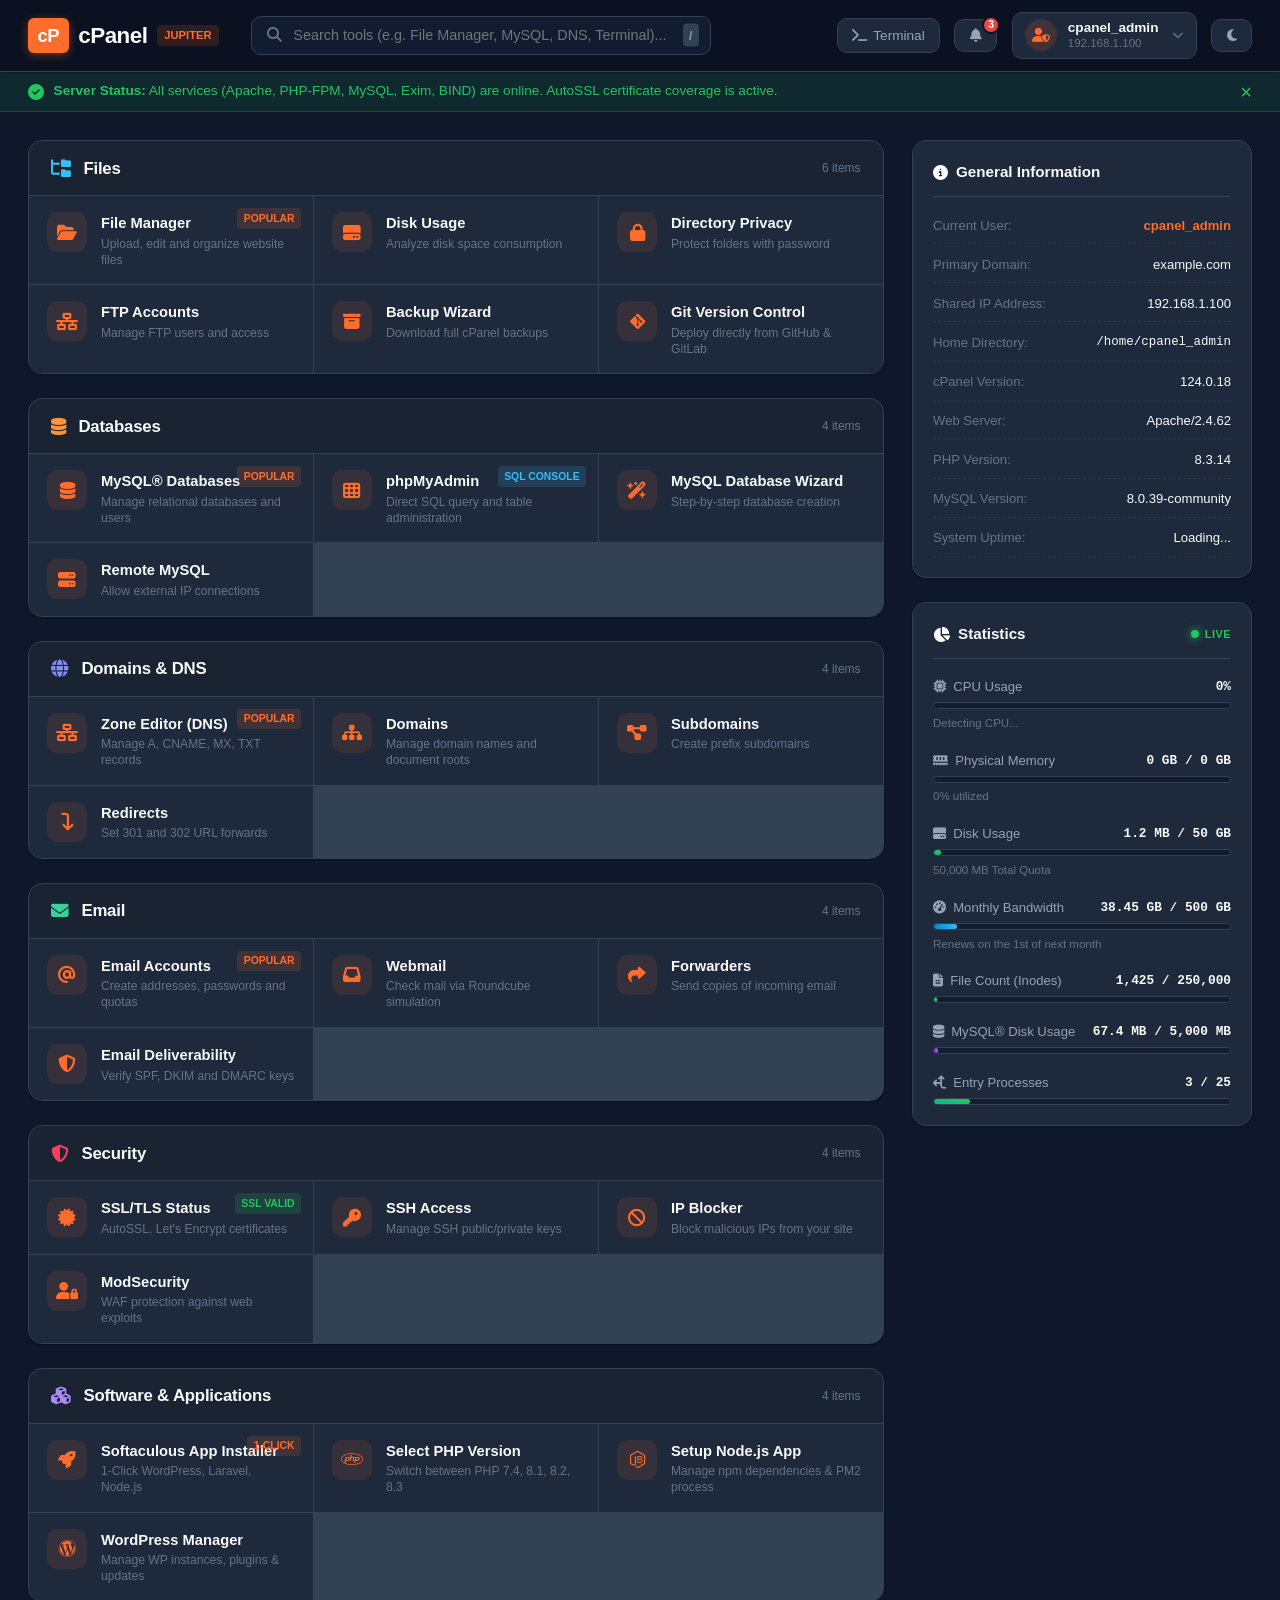
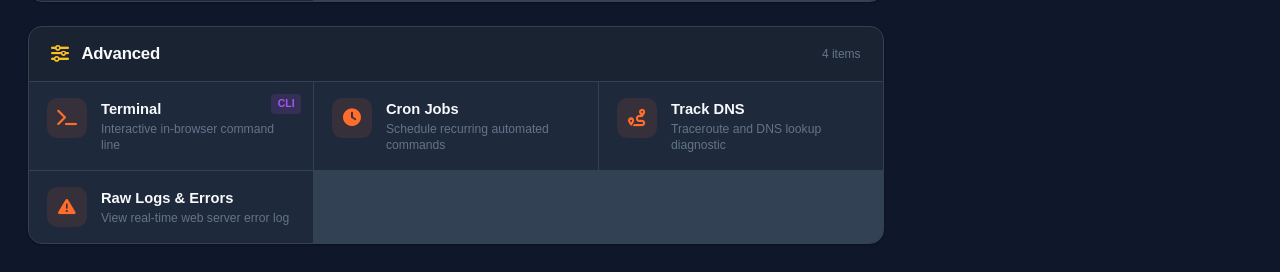
==== public/index.html @ 86e17f28 "Initial commit: Modern cPanel Web Hosting Control Panel" ====
<!DOCTYPE html>
<html lang="en">
<head>
  <meta charset="UTF-8">
  <meta name="viewport" content="width=device-width, initial-scale=1.0">
  <title>cPanel &reg; - Hosting Control Panel</title>
  <link rel="icon" href="data:image/svg+xml,<svg xmlns=%22http://www.w3.org/2000/svg%22 viewBox=%220%200%20100%20100%22><rect width=%22100%22 height=%22100%22 rx=%2220%22 fill=%22%23ff6c2c%22/><text y=%2268%22 font-size=%2260%22 font-weight=%22bold%22 fill=%22white%22 text-anchor=%22middle%22 x=%2250%22 font-family=%22sans-serif%22>cP</text></svg>">
  <link rel="stylesheet" href="https://cdnjs.cloudflare.com/ajax/libs/font-awesome/6.5.1/css/all.min.css">
  <link rel="stylesheet" href="css/style.css">
</head>
<body>
  <!-- Top Navigation Header -->
  <header class="cp-header">
    <div class="cp-header-left">
      <div class="cp-brand">
        <div class="cp-logo-badge">cP</div>
        <span class="cp-brand-name">cPanel</span>
        <span class="cp-theme-badge">Jupiter</span>
      </div>
      <div class="cp-search-wrap">
        <i class="fa-solid fa-magnifying-glass search-icon"></i>
        <input type="text" id="toolSearch" class="cp-search-input" placeholder="Search tools (e.g. File Manager, MySQL, DNS, Terminal)..." autocomplete="off">
        <span class="search-kbd-hint">/</span>
      </div>
    </div>

    <div class="cp-header-right">
      <button class="nav-btn icon-btn" id="btnTerminalQuick" title="Open Terminal">
        <i class="fa-solid fa-terminal"></i>
        <span class="btn-text">Terminal</span>
      </button>
      <button class="nav-btn icon-btn" id="btnNotification" title="Notifications">
        <i class="fa-solid fa-bell"></i>
        <span class="notif-badge">3</span>
      </button>
      <div class="user-profile-menu">
        <div class="user-avatar"><i class="fa-solid fa-user-shield"></i></div>
        <div class="user-info">
          <span class="user-name" id="topUsername">cpanel_admin</span>
          <span class="user-ip" id="topServerIp">192.168.1.100</span>
        </div>
        <i class="fa-solid fa-chevron-down dropdown-arrow"></i>
      </div>
      <button class="nav-btn icon-btn" id="btnThemeToggle" title="Toggle Theme">
        <i class="fa-solid fa-moon" id="themeIcon"></i>
      </button>
    </div>
  </header>

  <!-- Notice Banner -->
  <div class="cp-notice-banner">
    <div class="notice-content">
      <i class="fa-solid fa-circle-check notice-icon"></i>
      <span><strong>Server Status:</strong> All services (Apache, PHP-FPM, MySQL, Exim, BIND) are online. AutoSSL certificate coverage is active.</span>
    </div>
    <button class="notice-dismiss" onclick="this.parentElement.remove()">&times;</button>
  </div>

  <!-- Main Container -->
  <main class="cp-main-container">
    <!-- Left Column: Tool Categories -->
    <div class="cp-tools-column">

      <!-- Category: Files -->
      <section class="tool-category-card" data-category="files">
        <div class="category-header">
          <div class="cat-title-wrap">
            <i class="fa-solid fa-folder-tree cat-icon cat-files"></i>
            <h2>Files</h2>
          </div>
          <span class="cat-item-count">6 items</span>
        </div>
        <div class="tools-grid">
          <div class="tool-item" onclick="openModal('fileManagerModal')">
            <div class="tool-icon-box"><i class="fa-solid fa-folder-open"></i></div>
            <div class="tool-meta">
              <span class="tool-title">File Manager</span>
              <span class="tool-desc">Upload, edit and organize website files</span>
            </div>
            <span class="tool-tag popular">Popular</span>
          </div>
          <div class="tool-item" onclick="openModal('fileManagerModal')">
            <div class="tool-icon-box"><i class="fa-solid fa-hard-drive"></i></div>
            <div class="tool-meta">
              <span class="tool-title">Disk Usage</span>
              <span class="tool-desc">Analyze disk space consumption</span>
            </div>
          </div>
          <div class="tool-item" onclick="showToast('Directory Privacy configured for /public_html')">
            <div class="tool-icon-box"><i class="fa-solid fa-lock"></i></div>
            <div class="tool-meta">
              <span class="tool-title">Directory Privacy</span>
              <span class="tool-desc">Protect folders with password</span>
            </div>
          </div>
          <div class="tool-item" onclick="showToast('FTP Accounts service is enabled on port 21')">
            <div class="tool-icon-box"><i class="fa-solid fa-network-wired"></i></div>
            <div class="tool-meta">
              <span class="tool-title">FTP Accounts</span>
              <span class="tool-desc">Manage FTP users and access</span>
            </div>
          </div>
          <div class="tool-item" onclick="openModal('backupModal')">
            <div class="tool-icon-box"><i class="fa-solid fa-box-archive"></i></div>
            <div class="tool-meta">
              <span class="tool-title">Backup Wizard</span>
              <span class="tool-desc">Download full cPanel backups</span>
            </div>
          </div>
          <div class="tool-item" onclick="showToast('Git Repository Manager is synced with repository')">
            <div class="tool-icon-box"><i class="fa-brands fa-git-alt"></i></div>
            <div class="tool-meta">
              <span class="tool-title">Git Version Control</span>
              <span class="tool-desc">Deploy directly from GitHub &amp; GitLab</span>
            </div>
          </div>
        </div>
      </section>

      <!-- Category: Databases -->
      <section class="tool-category-card" data-category="databases">
        <div class="category-header">
          <div class="cat-title-wrap">
            <i class="fa-solid fa-database cat-icon cat-db"></i>
            <h2>Databases</h2>
          </div>
          <span class="cat-item-count">4 items</span>
        </div>
        <div class="tools-grid">
          <div class="tool-item" onclick="openModal('mysqlModal')">
            <div class="tool-icon-box"><i class="fa-solid fa-database"></i></div>
            <div class="tool-meta">
              <span class="tool-title">MySQL&reg; Databases</span>
              <span class="tool-desc">Manage relational databases and users</span>
            </div>
            <span class="tool-tag popular">Popular</span>
          </div>
          <div class="tool-item" onclick="openPhpMyAdmin()">
            <div class="tool-icon-box"><i class="fa-solid fa-table-cells"></i></div>
            <div class="tool-meta">
              <span class="tool-title">phpMyAdmin</span>
              <span class="tool-desc">Direct SQL query and table administration</span>
            </div>
            <span class="tool-tag direct">SQL Console</span>
          </div>
          <div class="tool-item" onclick="openModal('mysqlModal')">
            <div class="tool-icon-box"><i class="fa-solid fa-wand-magic-sparkles"></i></div>
            <div class="tool-meta">
              <span class="tool-title">MySQL Database Wizard</span>
              <span class="tool-desc">Step-by-step database creation</span>
            </div>
          </div>
          <div class="tool-item" onclick="showToast('Remote MySQL access: Host IP % allowed')">
            <div class="tool-icon-box"><i class="fa-solid fa-server"></i></div>
            <div class="tool-meta">
              <span class="tool-title">Remote MySQL</span>
              <span class="tool-desc">Allow external IP connections</span>
            </div>
          </div>
        </div>
      </section>

      <!-- Category: Domains -->
      <section class="tool-category-card" data-category="domains">
        <div class="category-header">
          <div class="cat-title-wrap">
            <i class="fa-solid fa-globe cat-icon cat-domains"></i>
            <h2>Domains &amp; DNS</h2>
          </div>
          <span class="cat-item-count">4 items</span>
        </div>
        <div class="tools-grid">
          <div class="tool-item" onclick="openModal('dnsModal')">
            <div class="tool-icon-box"><i class="fa-solid fa-network-wired"></i></div>
            <div class="tool-meta">
              <span class="tool-title">Zone Editor (DNS)</span>
              <span class="tool-desc">Manage A, CNAME, MX, TXT records</span>
            </div>
            <span class="tool-tag popular">Popular</span>
          </div>
          <div class="tool-item" onclick="openModal('dnsModal')">
            <div class="tool-icon-box"><i class="fa-solid fa-sitemap"></i></div>
            <div class="tool-meta">
              <span class="tool-title">Domains</span>
              <span class="tool-desc">Manage domain names and document roots</span>
            </div>
          </div>
          <div class="tool-item" onclick="showToast('Subdomains manager: api.example.com, staging.example.com active')">
            <div class="tool-icon-box"><i class="fa-solid fa-diagram-project"></i></div>
            <div class="tool-meta">
              <span class="tool-title">Subdomains</span>
              <span class="tool-desc">Create prefix subdomains</span>
            </div>
          </div>
          <div class="tool-item" onclick="showToast('Redirect rules: 301 Permanent HTTPS redirection active')">
            <div class="tool-icon-box"><i class="fa-solid fa-arrow-turn-down"></i></div>
            <div class="tool-meta">
              <span class="tool-title">Redirects</span>
              <span class="tool-desc">Set 301 and 302 URL forwards</span>
            </div>
          </div>
        </div>
      </section>

      <!-- Category: Email -->
      <section class="tool-category-card" data-category="email">
        <div class="category-header">
          <div class="cat-title-wrap">
            <i class="fa-solid fa-envelope cat-icon cat-email"></i>
            <h2>Email</h2>
          </div>
          <span class="cat-item-count">4 items</span>
        </div>
        <div class="tools-grid">
          <div class="tool-item" onclick="openModal('emailModal')">
            <div class="tool-icon-box"><i class="fa-solid fa-at"></i></div>
            <div class="tool-meta">
              <span class="tool-title">Email Accounts</span>
              <span class="tool-desc">Create addresses, passwords and quotas</span>
            </div>
            <span class="tool-tag popular">Popular</span>
          </div>
          <div class="tool-item" onclick="openModal('webmailModal')">
            <div class="tool-icon-box"><i class="fa-solid fa-inbox"></i></div>
            <div class="tool-meta">
              <span class="tool-title">Webmail</span>
              <span class="tool-desc">Check mail via Roundcube simulation</span>
            </div>
          </div>
          <div class="tool-item" onclick="showToast('Forwarder: support@example.com -> admin@example.com configured')">
            <div class="tool-icon-box"><i class="fa-solid fa-share"></i></div>
            <div class="tool-meta">
              <span class="tool-title">Forwarders</span>
              <span class="tool-desc">Send copies of incoming email</span>
            </div>
          </div>
          <div class="tool-item" onclick="showToast('Email Deliverability: SPF=PASS, DKIM=VALID, DMARC=PASS')">
            <div class="tool-icon-box"><i class="fa-solid fa-shield-halved"></i></div>
            <div class="tool-meta">
              <span class="tool-title">Email Deliverability</span>
              <span class="tool-desc">Verify SPF, DKIM and DMARC keys</span>
            </div>
          </div>
        </div>
      </section>

      <!-- Category: Security -->
      <section class="tool-category-card" data-category="security">
        <div class="category-header">
          <div class="cat-title-wrap">
            <i class="fa-solid fa-shield-halved cat-icon cat-security"></i>
            <h2>Security</h2>
          </div>
          <span class="cat-item-count">4 items</span>
        </div>
        <div class="tools-grid">
          <div class="tool-item" onclick="openModal('sslModal')">
            <div class="tool-icon-box"><i class="fa-solid fa-certificate"></i></div>
            <div class="tool-meta">
              <span class="tool-title">SSL/TLS Status</span>
              <span class="tool-desc">AutoSSL, Let's Encrypt certificates</span>
            </div>
            <span class="tool-tag active">SSL Valid</span>
          </div>
          <div class="tool-item" onclick="openModal('terminalModal')">
            <div class="tool-icon-box"><i class="fa-solid fa-key"></i></div>
            <div class="tool-meta">
              <span class="tool-title">SSH Access</span>
              <span class="tool-desc">Manage SSH public/private keys</span>
            </div>
          </div>
          <div class="tool-item" onclick="showToast('IP Blocker: 0 blocked IP addresses currently')">
            <div class="tool-icon-box"><i class="fa-solid fa-ban"></i></div>
            <div class="tool-meta">
              <span class="tool-title">IP Blocker</span>
              <span class="tool-desc">Block malicious IPs from your site</span>
            </div>
          </div>
          <div class="tool-item" onclick="showToast('ModSecurity Web Application Firewall is enabled')">
            <div class="tool-icon-box"><i class="fa-solid fa-user-lock"></i></div>
            <div class="tool-meta">
              <span class="tool-title">ModSecurity</span>
              <span class="tool-desc">WAF protection against web exploits</span>
            </div>
          </div>
        </div>
      </section>

      <!-- Category: Software -->
      <section class="tool-category-card" data-category="software">
        <div class="category-header">
          <div class="cat-title-wrap">
            <i class="fa-solid fa-cubes cat-icon cat-software"></i>
            <h2>Software &amp; Applications</h2>
          </div>
          <span class="cat-item-count">4 items</span>
        </div>
        <div class="tools-grid">
          <div class="tool-item" onclick="openModal('softaculousModal')">
            <div class="tool-icon-box"><i class="fa-solid fa-rocket"></i></div>
            <div class="tool-meta">
              <span class="tool-title">Softaculous App Installer</span>
              <span class="tool-desc">1-Click WordPress, Laravel, Node.js</span>
            </div>
            <span class="tool-tag popular">1-Click</span>
          </div>
          <div class="tool-item" onclick="showToast('PHP Selector: Active version is PHP 8.3 (EA-PHP83)')">
            <div class="tool-icon-box"><i class="fa-brands fa-php"></i></div>
            <div class="tool-meta">
              <span class="tool-title">Select PHP Version</span>
              <span class="tool-desc">Switch between PHP 7.4, 8.1, 8.2, 8.3</span>
            </div>
          </div>
          <div class="tool-item" onclick="openModal('softaculousModal')">
            <div class="tool-icon-box"><i class="fa-brands fa-node-js"></i></div>
            <div class="tool-meta">
              <span class="tool-title">Setup Node.js App</span>
              <span class="tool-desc">Manage npm dependencies &amp; PM2 process</span>
            </div>
          </div>
          <div class="tool-item" onclick="openModal('softaculousModal')">
            <div class="tool-icon-box"><i class="fa-brands fa-wordpress"></i></div>
            <div class="tool-meta">
              <span class="tool-title">WordPress Manager</span>
              <span class="tool-desc">Manage WP instances, plugins &amp; updates</span>
            </div>
          </div>
        </div>
      </section>

      <!-- Category: Advanced -->
      <section class="tool-category-card" data-category="advanced">
        <div class="category-header">
          <div class="cat-title-wrap">
            <i class="fa-solid fa-sliders cat-icon cat-advanced"></i>
            <h2>Advanced</h2>
          </div>
          <span class="cat-item-count">4 items</span>
        </div>
        <div class="tools-grid">
          <div class="tool-item" onclick="openModal('terminalModal')">
            <div class="tool-icon-box"><i class="fa-solid fa-terminal"></i></div>
            <div class="tool-meta">
              <span class="tool-title">Terminal</span>
              <span class="tool-desc">Interactive in-browser command line</span>
            </div>
            <span class="tool-tag cli">CLI</span>
          </div>
          <div class="tool-item" onclick="openModal('cronModal')">
            <div class="tool-icon-box"><i class="fa-solid fa-clock"></i></div>
            <div class="tool-meta">
              <span class="tool-title">Cron Jobs</span>
              <span class="tool-desc">Schedule recurring automated commands</span>
            </div>
          </div>
          <div class="tool-item" onclick="showToast('Track DNS lookup: resolving ns1.cpanel.com -> 192.168.1.100')">
            <div class="tool-icon-box"><i class="fa-solid fa-route"></i></div>
            <div class="tool-meta">
              <span class="tool-title">Track DNS</span>
              <span class="tool-desc">Traceroute and DNS lookup diagnostic</span>
            </div>
          </div>
          <div class="tool-item" onclick="showToast('Error Log viewer: Apache error_log contains 0 critical errors')">
            <div class="tool-icon-box"><i class="fa-solid fa-triangle-exclamation"></i></div>
            <div class="tool-meta">
              <span class="tool-title">Raw Logs &amp; Errors</span>
              <span class="tool-desc">View real-time web server error log</span>
            </div>
          </div>
        </div>
      </section>

    </div>

    <!-- Right Column: General Information & Live Statistics -->
    <aside class="cp-sidebar-column">

      <!-- General Information Panel -->
      <div class="sidebar-card">
        <div class="sidebar-card-header">
          <h3><i class="fa-solid fa-circle-info"></i> General Information</h3>
        </div>
        <div class="sidebar-info-list">
          <div class="info-row">
            <span class="info-label">Current User:</span>
            <span class="info-value highlight" id="infoUsername">cpanel_admin</span>
          </div>
          <div class="info-row">
            <span class="info-label">Primary Domain:</span>
            <span class="info-value" id="infoDomain">example.com</span>
          </div>
          <div class="info-row">
            <span class="info-label">Shared IP Address:</span>
            <span class="info-value" id="infoIp">192.168.1.100</span>
          </div>
          <div class="info-row">
            <span class="info-label">Home Directory:</span>
            <span class="info-value code-font" id="infoHomeDir">/home/cpanel_admin</span>
          </div>
          <div class="info-row">
            <span class="info-label">cPanel Version:</span>
            <span class="info-value" id="infoCpanelVer">124.0.18</span>
          </div>
          <div class="info-row">
            <span class="info-label">Web Server:</span>
            <span class="info-value" id="infoApacheVer">Apache/2.4.62</span>
          </div>
          <div class="info-row">
            <span class="info-label">PHP Version:</span>
            <span class="info-value" id="infoPhpVer">8.3.14</span>
          </div>
          <div class="info-row">
            <span class="info-label">MySQL Version:</span>
            <span class="info-value" id="infoMysqlVer">8.0.39-community</span>
          </div>
          <div class="info-row">
            <span class="info-label">System Uptime:</span>
            <span class="info-value" id="infoUptime">Loading...</span>
          </div>
        </div>
      </div>

      <!-- Live Resource Statistics Panel -->
      <div class="sidebar-card">
        <div class="sidebar-card-header">
          <h3><i class="fa-solid fa-chart-pie"></i> Statistics</h3>
          <span class="live-pulse" title="Live updates every 3s"><span class="pulse-dot"></span> LIVE</span>
        </div>
        <div class="sidebar-stats-list">

          <!-- CPU Usage -->
          <div class="stat-gauge-item">
            <div class="stat-meta">
              <span class="stat-name"><i class="fa-solid fa-microchip"></i> CPU Usage</span>
              <span class="stat-numbers" id="cpuNumbers">0%</span>
            </div>
            <div class="stat-progress-bar">
              <div class="stat-fill" id="cpuFill" style="width: 0%;"></div>
            </div>
            <span class="stat-subtext" id="cpuCores">Detecting CPU...</span>
          </div>

          <!-- Memory Usage -->
          <div class="stat-gauge-item">
            <div class="stat-meta">
              <span class="stat-name"><i class="fa-solid fa-memory"></i> Physical Memory</span>
              <span class="stat-numbers" id="memNumbers">0 GB / 0 GB</span>
            </div>
            <div class="stat-progress-bar">
              <div class="stat-fill" id="memFill" style="width: 0%;"></div>
            </div>
            <span class="stat-subtext" id="memPercent">0% utilized</span>
          </div>

          <!-- Disk Usage -->
          <div class="stat-gauge-item">
            <div class="stat-meta">
              <span class="stat-name"><i class="fa-solid fa-hard-drive"></i> Disk Usage</span>
              <span class="stat-numbers" id="diskNumbers">1.2 MB / 50 GB</span>
            </div>
            <div class="stat-progress-bar">
              <div class="stat-fill fill-green" id="diskFill" style="width: 2.4%;"></div>
            </div>
            <span class="stat-subtext">50,000 MB Total Quota</span>
          </div>

          <!-- Bandwidth -->
          <div class="stat-gauge-item">
            <div class="stat-meta">
              <span class="stat-name"><i class="fa-solid fa-gauge-high"></i> Monthly Bandwidth</span>
              <span class="stat-numbers" id="bandwidthNumbers">38.45 GB / 500 GB</span>
            </div>
            <div class="stat-progress-bar">
              <div class="stat-fill fill-blue" id="bandwidthFill" style="width: 7.7%;"></div>
            </div>
            <span class="stat-subtext">Renews on the 1st of next month</span>
          </div>

          <!-- Inodes / Files -->
          <div class="stat-gauge-item">
            <div class="stat-meta">
              <span class="stat-name"><i class="fa-solid fa-file-lines"></i> File Count (Inodes)</span>
              <span class="stat-numbers" id="inodeNumbers">1,425 / 250,000</span>
            </div>
            <div class="stat-progress-bar">
              <div class="stat-fill fill-green" id="inodeFill" style="width: 1%;"></div>
            </div>
          </div>

          <!-- MySQL Disk -->
          <div class="stat-gauge-item">
            <div class="stat-meta">
              <span class="stat-name"><i class="fa-solid fa-database"></i> MySQL&reg; Disk Usage</span>
              <span class="stat-numbers">67.4 MB / 5,000 MB</span>
            </div>
            <div class="stat-progress-bar">
              <div class="stat-fill fill-purple" style="width: 1.3%;"></div>
            </div>
          </div>

          <!-- Entry Processes -->
          <div class="stat-gauge-item">
            <div class="stat-meta">
              <span class="stat-name"><i class="fa-solid fa-arrows-split-up-and-left"></i> Entry Processes</span>
              <span class="stat-numbers">3 / 25</span>
            </div>
            <div class="stat-progress-bar">
              <div class="stat-fill fill-green" style="width: 12%;"></div>
            </div>
          </div>

        </div>
      </div>

    </aside>
  </main>

  <!-- MODAL 1: FILE MANAGER -->
  <div class="cp-modal-backdrop" id="fileManagerModal">
    <div class="cp-modal-window modal-wide">
      <div class="modal-header">
        <div class="modal-title-wrap">
          <i class="fa-solid fa-folder-tree modal-icon"></i>
          <h3>cPanel File Manager &mdash; <span class="path-title" id="fmCurrentPath">/public_html</span></h3>
        </div>
        <div class="modal-actions-right">
          <button class="btn-sm btn-outline" onclick="fmRefresh()"><i class="fa-solid fa-rotate"></i> Reload</button>
          <button class="modal-close-btn" onclick="closeModal('fileManagerModal')">&times;</button>
        </div>
      </div>

      <!-- File Manager Action Toolbar -->
      <div class="fm-toolbar">
        <button class="fm-btn" onclick="fmGoUp()"><i class="fa-solid fa-level-up-alt"></i> Up One Level</button>
        <span class="fm-divider"></span>
        <button class="fm-btn" onclick="openFmNewFile()"><i class="fa-solid fa-file-circle-plus"></i> + File</button>
        <button class="fm-btn" onclick="openFmNewFolder()"><i class="fa-solid fa-folder-plus"></i> + Folder</button>
        <button class="fm-btn" onclick="openFmUpload()"><i class="fa-solid fa-cloud-arrow-up"></i> Upload</button>
        <span class="fm-divider"></span>
        <button class="fm-btn" id="fmBtnEdit" disabled onclick="fmEditSelected()"><i class="fa-solid fa-code"></i> Edit</button>
        <button class="fm-btn" id="fmBtnRename" disabled onclick="fmRenameSelected()"><i class="fa-solid fa-i-cursor"></i> Rename</button>
        <button class="fm-btn danger" id="fmBtnDelete" disabled onclick="fmDeleteSelected()"><i class="fa-solid fa-trash-can"></i> Delete</button>
      </div>

      <div class="fm-body-wrap">
        <div class="fm-table-wrap">
          <table class="fm-table">
            <thead>
              <tr>
                <th width="35%">Name</th>
                <th width="15%">Size</th>
                <th width="20%">Type</th>
                <th width="20%">Last Modified</th>
                <th width="10%">Perms</th>
              </tr>
            </thead>
            <tbody id="fmTableBody">
              <tr><td colspan="5" class="loading-cell">Loading files...</td></tr>
            </tbody>
          </table>
        </div>
      </div>
      <div class="modal-footer">
        <span id="fmStatusMsg">Selected: None</span>
        <button class="btn-secondary" onclick="closeModal('fileManagerModal')">Close</button>
      </div>
    </div>
  </div>

  <!-- SUB-MODAL: CODE EDITOR -->
  <div class="cp-modal-backdrop" id="codeEditorModal">
    <div class="cp-modal-window modal-wide editor-window">
      <div class="modal-header">
        <div class="modal-title-wrap">
          <i class="fa-solid fa-code modal-icon"></i>
          <h3>Code Editor &mdash; <span id="editorFileName">index.html</span></h3>
        </div>
        <div class="modal-actions-right">
          <button class="btn-sm btn-primary" onclick="saveCodeEditor()"><i class="fa-solid fa-floppy-disk"></i> Save Changes</button>
          <button class="modal-close-btn" onclick="closeModal('codeEditorModal')">&times;</button>
        </div>
      </div>
      <div class="editor-body">
        <textarea id="editorTextarea" spellcheck="false"></textarea>
      </div>
      <div class="modal-footer">
        <span class="editor-info" id="editorStatus">Encoding: UTF-8 | Line wrap: ON</span>
        <div>
          <button class="btn-secondary" onclick="closeModal('codeEditorModal')">Cancel</button>
          <button class="btn-primary" onclick="saveCodeEditor()"><i class="fa-solid fa-floppy-disk"></i> Save Changes</button>
        </div>
      </div>
    </div>
  </div>

  <!-- MODAL 2: MYSQL DATABASES -->
  <div class="cp-modal-backdrop" id="mysqlModal">
    <div class="cp-modal-window modal-wide">
      <div class="modal-header">
        <div class="modal-title-wrap">
          <i class="fa-solid fa-database modal-icon"></i>
          <h3>MySQL&reg; Database Management</h3>
        </div>
        <button class="modal-close-btn" onclick="closeModal('mysqlModal')">&times;</button>
      </div>
      <div class="modal-tab-content">
        <!-- Create DB Row -->
        <div class="card-section">
          <h4><i class="fa-solid fa-plus-circle"></i> Create New Database</h4>
          <div class="form-row">
            <div class="input-prefix-group">
              <span class="input-prefix">cpanel_</span>
              <input type="text" id="newDbName" placeholder="database_name" class="styled-input">
            </div>
            <button class="btn-primary" onclick="createDatabase()"><i class="fa-solid fa-plus"></i> Create Database</button>
          </div>
        </div>

        <!-- Current DBs Table -->
        <div class="card-section">
          <h4><i class="fa-solid fa-list-check"></i> Current Databases</h4>
          <table class="styled-table">
            <thead>
              <tr>
                <th>Database</th>
                <th>Size</th>
                <th>Assigned Users</th>
                <th>Collation</th>
                <th>Actions</th>
              </tr>
            </thead>
            <tbody id="dbTableBody">
              <!-- Populated by JS -->
            </tbody>
          </table>
        </div>
      </div>
      <div class="modal-footer">
        <button class="btn-outline" onclick="openPhpMyAdmin()"><i class="fa-solid fa-table-cells"></i> Open phpMyAdmin SQL Runner</button>
        <button class="btn-secondary" onclick="closeModal('mysqlModal')">Close</button>
      </div>
    </div>
  </div>

  <!-- MODAL 3: phpMyAdmin Simulation & SQL Query Console -->
  <div class="cp-modal-backdrop" id="phpmyadminModal">
    <div class="cp-modal-window modal-wide">
      <div class="modal-header pma-header">
        <div class="modal-title-wrap">
          <span class="pma-badge">phpMyAdmin</span>
          <h3>SQL Query &amp; Table Explorer</h3>
        </div>
        <button class="modal-close-btn" onclick="closeModal('phpmyadminModal')">&times;</button>
      </div>
      <div class="pma-body">
        <div class="sql-console-wrap">
          <label><strong>Run SQL query/queries on server "localhost":</strong></label>
          <textarea id="sqlQueryInput" class="sql-textarea">SELECT * FROM `wp_posts` WHERE `post_status` = 'publish' LIMIT 10;</textarea>
          <div class="sql-actions">
            <button class="btn-primary" onclick="executeSqlQuery()"><i class="fa-solid fa-play"></i> Go (Execute)</button>
            <button class="btn-outline" onclick="document.getElementById('sqlQueryInput').value='SHOW TABLES;'"><i class="fa-solid fa-list"></i> SHOW TABLES</button>
            <button class="btn-outline" onclick="document.getElementById('sqlQueryInput').value='SHOW PROCESSLIST;'"><i class="fa-solid fa-heart-pulse"></i> SHOW PROCESSLIST</button>
          </div>
        </div>
        <div class="sql-result-wrap" id="sqlResults">
          <div class="query-success-msg"><i class="fa-solid fa-check"></i> Showing rows 0 - 2 (3 total, Query took 0.0014 seconds.)</div>
          <table class="styled-table pma-table">
            <thead>
              <tr>
                <th>ID</th>
                <th>post_title</th>
                <th>post_status</th>
                <th>post_date</th>
                <th>comment_count</th>
              </tr>
            </thead>
            <tbody>
              <tr>
                <td>1</td>
                <td><strong>Welcome to your new cPanel Site</strong></td>
                <td><span class="badge-success">publish</span></td>
                <td>2026-11-10 14:22:00</td>
                <td>0</td>
              </tr>
              <tr>
                <td>2</td>
                <td><strong>Sample Page</strong></td>
                <td><span class="badge-success">publish</span></td>
                <td>2026-11-10 14:22:00</td>
                <td>1</td>
              </tr>
              <tr>
                <td>3</td>
                <td><strong>AutoSSL Integration Guide</strong></td>
                <td><span class="badge-success">publish</span></td>
                <td>2026-11-12 09:15:30</td>
                <td>4</td>
              </tr>
            </tbody>
          </table>
        </div>
      </div>
      <div class="modal-footer">
        <button class="btn-secondary" onclick="closeModal('phpmyadminModal')">Close</button>
      </div>
    </div>
  </div>

  <!-- MODAL 4: DNS ZONE EDITOR -->
  <div class="cp-modal-backdrop" id="dnsModal">
    <div class="cp-modal-window modal-wide">
      <div class="modal-header">
        <div class="modal-title-wrap">
          <i class="fa-solid fa-network-wired modal-icon"></i>
          <h3>Zone Editor &mdash; DNS Records Management</h3>
        </div>
        <button class="modal-close-btn" onclick="closeModal('dnsModal')">&times;</button>
      </div>
      <div class="modal-tab-content">
        <!-- Add DNS Record Form -->
        <div class="card-section">
          <h4><i class="fa-solid fa-plus-circle"></i> Add a Record</h4>
          <div class="dns-form-grid">
            <div>
              <label>Name</label>
              <input type="text" id="dnsName" placeholder="sub.example.com" class="styled-input">
            </div>
            <div>
              <label>TTL</label>
              <input type="number" id="dnsTtl" value="14400" class="styled-input">
            </div>
            <div>
              <label>Type</label>
              <select id="dnsType" class="styled-input">
                <option value="A">A (Address)</option>
                <option value="AAAA">AAAA (IPv6)</option>
                <option value="CNAME">CNAME (Alias)</option>
                <option value="MX">MX (Mail Exchange)</option>
                <option value="TXT">TXT (Text / SPF)</option>
              </select>
            </div>
            <div>
              <label>Record / Value</label>
              <input type="text" id="dnsRecord" placeholder="192.168.1.100 or host" class="styled-input">
            </div>
          </div>
          <div style="margin-top: 1rem; text-align: right;">
            <button class="btn-primary" onclick="createDnsRecord()"><i class="fa-solid fa-plus"></i> Add Record</button>
          </div>
        </div>

        <!-- DNS Records Table -->
        <div class="card-section">
          <h4><i class="fa-solid fa-list"></i> Zone Records for example.com</h4>
          <table class="styled-table">
            <thead>
              <tr>
                <th>Name</th>
                <th>TTL</th>
                <th>Type</th>
                <th>Record Value</th>
                <th>Action</th>
              </tr>
            </thead>
            <tbody id="dnsTableBody">
              <!-- Populated by JS -->
            </tbody>
          </table>
        </div>
      </div>
      <div class="modal-footer">
        <button class="btn-secondary" onclick="closeModal('dnsModal')">Close</button>
      </div>
    </div>
  </div>

  <!-- MODAL 5: EMAIL ACCOUNTS -->
  <div class="cp-modal-backdrop" id="emailModal">
    <div class="cp-modal-window modal-wide">
      <div class="modal-header">
        <div class="modal-title-wrap">
          <i class="fa-solid fa-envelope modal-icon"></i>
          <h3>Email Accounts Management</h3>
        </div>
        <button class="modal-close-btn" onclick="closeModal('emailModal')">&times;</button>
      </div>
      <div class="modal-tab-content">
        <!-- Create Email Form -->
        <div class="card-section">
          <h4><i class="fa-solid fa-user-plus"></i> Create an Email Account</h4>
          <div class="form-grid-3">
            <div>
              <label>Username</label>
              <div class="input-suffix-group">
                <input type="text" id="emailUser" placeholder="username" class="styled-input">
                <span class="input-suffix">@example.com</span>
              </div>
            </div>
            <div>
              <label>Password</label>
              <input type="password" id="emailPass" placeholder="Secure password" class="styled-input">
            </div>
            <div>
              <label>Storage Quota</label>
              <select id="emailQuota" class="styled-input">
                <option value="500 MB">500 MB</option>
                <option value="1024 MB">1,024 MB (1 GB)</option>
                <option value="2048 MB">2,048 MB (2 GB)</option>
                <option value="Unlimited">Unlimited</option>
              </select>
            </div>
          </div>
          <div style="margin-top: 1rem; text-align: right;">
            <button class="btn-primary" onclick="createEmailAccount()"><i class="fa-solid fa-plus"></i> + Create Account</button>
          </div>
        </div>

        <!-- Email Accounts Table -->
        <div class="card-section">
          <h4><i class="fa-solid fa-users"></i> Active Email Accounts</h4>
          <table class="styled-table">
            <thead>
              <tr>
                <th>Account</th>
                <th>Storage Usage / Quota</th>
                <th>Last Access</th>
                <th>Actions</th>
              </tr>
            </thead>
            <tbody id="emailTableBody">
              <!-- Populated by JS -->
            </tbody>
          </table>
        </div>
      </div>
      <div class="modal-footer">
        <button class="btn-outline" onclick="openModal('webmailModal')"><i class="fa-solid fa-inbox"></i> Open Webmail</button>
        <button class="btn-secondary" onclick="closeModal('emailModal')">Close</button>
      </div>
    </div>
  </div>

  <!-- MODAL 6: WEBMAIL SIMULATION -->
  <div class="cp-modal-backdrop" id="webmailModal">
    <div class="cp-modal-window modal-wide webmail-window">
      <div class="modal-header webmail-header">
        <div class="modal-title-wrap">
          <i class="fa-solid fa-inbox modal-icon"></i>
          <h3>Roundcube Webmail &mdash; admin@example.com</h3>
        </div>
        <button class="modal-close-btn" onclick="closeModal('webmailModal')">&times;</button>
      </div>
      <div class="webmail-layout">
        <div class="webmail-folders">
          <button class="wm-folder active"><i class="fa-solid fa-inbox"></i> Inbox (2)</button>
          <button class="wm-folder"><i class="fa-solid fa-paper-plane"></i> Sent</button>
          <button class="wm-folder"><i class="fa-solid fa-file-lines"></i> Drafts</button>
          <button class="wm-folder"><i class="fa-solid fa-trash"></i> Trash</button>
          <button class="wm-folder"><i class="fa-solid fa-triangle-exclamation"></i> Junk</button>
        </div>
        <div class="webmail-inbox">
          <div class="mail-item unread">
            <div class="mail-sender"><strong>cPanel AutoSSL Notification</strong></div>
            <div class="mail-subject">SSL Certificate auto-renewed successfully for example.com</div>
            <div class="mail-date">10:14 AM</div>
          </div>
          <div class="mail-item unread">
            <div class="mail-sender"><strong>Security Advisor</strong></div>
            <div class="mail-subject">Server report: 0 vulnerabilities found, CSF Firewall active</div>
            <div class="mail-date">Yesterday</div>
          </div>
          <div class="mail-item">
            <div class="mail-sender"><strong>WordPress Auto-Updater</strong></div>
            <div class="mail-subject">WordPress 6.7.1 updated automatically</div>
            <div class="mail-date">Nov 14</div>
          </div>
        </div>
      </div>
      <div class="modal-footer">
        <button class="btn-secondary" onclick="closeModal('webmailModal')">Close</button>
      </div>
    </div>
  </div>

  <!-- MODAL 7: WEB TERMINAL -->
  <div class="cp-modal-backdrop" id="terminalModal">
    <div class="cp-modal-window modal-wide terminal-window">
      <div class="modal-header terminal-top">
        <div class="modal-title-wrap">
          <div class="term-dots">
            <span class="dot dot-red" onclick="closeModal('terminalModal')"></span>
            <span class="dot dot-yellow"></span>
            <span class="dot dot-green"></span>
          </div>
          <h3 class="term-title">cPanel Virtual Terminal &mdash; cpanel_admin@cpanel-server: ~</h3>
        </div>
        <button class="modal-close-btn" onclick="closeModal('terminalModal')">&times;</button>
      </div>
      <div class="terminal-screen" id="terminalScreen" onclick="focusTerminalInput()">
        <div class="term-line banner-line">Welcome to cPanel Terminal Emulator v2.4.0</div>
        <div class="term-line banner-line">Type '<span class="highlight-text">help</span>' to list available system commands. Try: uptime, ls, pwd, cat index.html, free -m</div>
        <div class="term-output" id="terminalLog"></div>
        <div class="term-prompt-line">
          <span class="prompt-user">cpanel_admin@server</span>:<span class="prompt-path">~/public_html</span>$
          <input type="text" id="terminalInput" class="term-input" autocomplete="off" spellcheck="false">
        </div>
      </div>
      <div class="modal-footer term-footer">
        <span class="term-shortcuts">Enter to execute | Up/Down for history | Type 'clear' to clear</span>
        <button class="btn-secondary" onclick="closeModal('terminalModal')">Close</button>
      </div>
    </div>
  </div>

  <!-- MODAL 8: SOFTACULOUS APP INSTALLER -->
  <div class="cp-modal-backdrop" id="softaculousModal">
    <div class="cp-modal-window modal-wide">
      <div class="modal-header">
        <div class="modal-title-wrap">
          <i class="fa-solid fa-rocket modal-icon"></i>
          <h3>Softaculous 1-Click App Installer</h3>
        </div>
        <button class="modal-close-btn" onclick="closeModal('softaculousModal')">&times;</button>
      </div>
      <div class="modal-tab-content">
        <h4>Top Applications</h4>
        <div class="app-catalog-grid">
          <div class="app-card" onclick="selectAppToInstall('WordPress', '6.7.1', 'The world’s most popular CMS and blogging platform.')">
            <div class="app-card-icon"><i class="fa-brands fa-wordpress"></i></div>
            <div class="app-card-meta">
              <h5>WordPress</h5>
              <span>v6.7.1</span>
              <p>CMS / Blog</p>
            </div>
            <button class="btn-sm btn-primary">Install</button>
          </div>
          <div class="app-card" onclick="selectAppToInstall('Node.js App', '20.x LTS', 'Fast event-driven JavaScript server framework.')">
            <div class="app-card-icon node-icon"><i class="fa-brands fa-node-js"></i></div>
            <div class="app-card-meta">
              <h5>Node.js App</h5>
              <span>v20.x LTS</span>
              <p>Framework</p>
            </div>
            <button class="btn-sm btn-primary">Install</button>
          </div>
          <div class="app-card" onclick="selectAppToInstall('Laravel', '11.x', 'The PHP framework for web artisans.')">
            <div class="app-card-icon laravel-icon"><i class="fa-brands fa-laravel"></i></div>
            <div class="app-card-meta">
              <h5>Laravel</h5>
              <span>v11.x</span>
              <p>PHP Framework</p>
            </div>
            <button class="btn-sm btn-primary">Install</button>
          </div>
          <div class="app-card" onclick="selectAppToInstall('phpBB', '3.3.11', 'Leading bulletin board and community software.')">
            <div class="app-card-icon phpbb-icon"><i class="fa-solid fa-comments"></i></div>
            <div class="app-card-meta">
              <h5>phpBB</h5>
              <span>v3.3.11</span>
              <p>Forums</p>
            </div>
            <button class="btn-sm btn-primary">Install</button>
          </div>
        </div>

        <!-- Installation Configuration Form -->
        <div class="card-section" id="appInstallSection" style="margin-top: 1.5rem; display: none;">
          <h4 id="installAppNameTitle"><i class="fa-solid fa-cog"></i> Install Application</h4>
          <div class="dns-form-grid">
            <div>
              <label>Choose Protocol &amp; Domain</label>
              <select id="installDomain" class="styled-input">
                <option value="https://example.com">https://example.com</option>
                <option value="https://blog.example.com">https://blog.example.com</option>
              </select>
            </div>
            <div>
              <label>In Directory (leave blank for root)</label>
              <input type="text" id="installDir" placeholder="e.g. blog or shop" class="styled-input">
            </div>
            <div>
              <label>Admin Username</label>
              <input type="text" id="installUser" value="admin" class="styled-input">
            </div>
            <div>
              <label>Admin Password</label>
              <input type="password" id="installPass" value="SecretP@ssword2026!" class="styled-input">
            </div>
          </div>
          <div style="margin-top: 1rem; text-align: right;">
            <button class="btn-primary" id="btnRunInstall" onclick="executeAppInstall()"><i class="fa-solid fa-download"></i> Install Now</button>
          </div>
          <div id="installProgressWrap" style="display: none; margin-top: 1rem;">
            <div class="stat-progress-bar">
              <div class="stat-fill fill-blue" id="installProgressFill" style="width: 0%;"></div>
            </div>
            <span id="installProgressText" style="font-size: 0.85rem; color: #64748b; margin-top: 4px; display: block;">Preparing installation...</span>
          </div>
        </div>
      </div>
      <div class="modal-footer">
        <button class="btn-secondary" onclick="closeModal('softaculousModal')">Close</button>
      </div>
    </div>
  </div>

  <!-- MODAL 9: CRON JOBS -->
  <div class="cp-modal-backdrop" id="cronModal">
    <div class="cp-modal-window modal-wide">
      <div class="modal-header">
        <div class="modal-title-wrap">
          <i class="fa-solid fa-clock modal-icon"></i>
          <h3>Cron Jobs &mdash; Task Scheduler</h3>
        </div>
        <button class="modal-close-btn" onclick="closeModal('cronModal')">&times;</button>
      </div>
      <div class="modal-tab-content">
        <div class="card-section">
          <h4><i class="fa-solid fa-plus-circle"></i> Add New Cron Job</h4>
          <div class="cron-form-grid">
            <div>
              <label>Common Settings</label>
              <select id="cronPreset" class="styled-input" onchange="applyCronPreset()">
                <option value="custom">-- Common Settings --</option>
                <option value="* * * * *">Once Per Minute (* * * * *)</option>
                <option value="0 * * * *">Once Per Hour (0 * * * *)</option>
                <option value="0 0 * * *">Once Per Day at midnight (0 0 * * *)</option>
                <option value="0 0 * * 0">Once Per Week on Sunday (0 0 * * 0)</option>
                <option value="0 0 1 * *">Once Per Month on the 1st (0 0 1 * *)</option>
              </select>
            </div>
            <div>
              <label>Schedule Expression</label>
              <input type="text" id="cronSchedule" value="0 0 * * *" class="styled-input code-font">
            </div>
          </div>
          <div style="margin-top: 0.75rem;">
            <label>Command to Execute</label>
            <input type="text" id="cronCmd" placeholder="/usr/local/bin/php /home/user/public_html/cron.php" class="styled-input code-font">
          </div>
          <div style="margin-top: 1rem; text-align: right;">
            <button class="btn-primary" onclick="createCronJob()"><i class="fa-solid fa-plus"></i> Add New Cron Job</button>
          </div>
        </div>

        <div class="card-section">
          <h4><i class="fa-solid fa-list-check"></i> Current Cron Jobs</h4>
          <table class="styled-table">
            <thead>
              <tr>
                <th>Schedule</th>
                <th>Command</th>
                <th>Description</th>
                <th>Action</th>
              </tr>
            </thead>
            <tbody id="cronTableBody">
              <!-- Populated by JS -->
            </tbody>
          </table>
        </div>
      </div>
      <div class="modal-footer">
        <button class="btn-secondary" onclick="closeModal('cronModal')">Close</button>
      </div>
    </div>
  </div>

  <!-- MODAL 10: SSL/TLS STATUS -->
  <div class="cp-modal-backdrop" id="sslModal">
    <div class="cp-modal-window modal-wide">
      <div class="modal-header">
        <div class="modal-title-wrap">
          <i class="fa-solid fa-certificate modal-icon"></i>
          <h3>SSL/TLS Status &amp; AutoSSL</h3>
        </div>
        <button class="modal-close-btn" onclick="closeModal('sslModal')">&times;</button>
      </div>
      <div class="modal-tab-content">
        <div class="ssl-banner">
          <div>
            <h4><i class="fa-solid fa-shield-halved"></i> AutoSSL is Active</h4>
            <p>cPanel automatically provisions free Let's Encrypt DV certificates for all hosted domains.</p>
          </div>
          <button class="btn-primary" id="btnRunAutoSSL" onclick="runAutoSslSimulation()"><i class="fa-solid fa-rotate"></i> Run AutoSSL</button>
        </div>

        <table class="styled-table" style="margin-top: 1.5rem;">
          <thead>
            <tr>
              <th>Domain</th>
              <th>Certificate Type</th>
              <th>Expiry Date</th>
              <th>Status</th>
            </tr>
          </thead>
          <tbody>
            <tr>
              <td><strong>example.com</strong></td>
              <td>Let's Encrypt Authority X3 (RSA 2048)</td>
              <td>In 78 days (Feb 2027)</td>
              <td><span class="badge-success"><i class="fa-solid fa-check"></i> AutoSSL Domain Validated</span></td>
            </tr>
            <tr>
              <td><strong>www.example.com</strong></td>
              <td>Let's Encrypt Authority X3 (RSA 2048)</td>
              <td>In 78 days (Feb 2027)</td>
              <td><span class="badge-success"><i class="fa-solid fa-check"></i> AutoSSL Domain Validated</span></td>
            </tr>
            <tr>
              <td><strong>mail.example.com</strong></td>
              <td>Let's Encrypt Authority X3 (RSA 2048)</td>
              <td>In 78 days (Feb 2027)</td>
              <td><span class="badge-success"><i class="fa-solid fa-check"></i> AutoSSL Domain Validated</span></td>
            </tr>
          </tbody>
        </table>
      </div>
      <div class="modal-footer">
        <button class="btn-secondary" onclick="closeModal('sslModal')">Close</button>
      </div>
    </div>
  </div>

  <!-- MODAL 11: BACKUP WIZARD -->
  <div class="cp-modal-backdrop" id="backupModal">
    <div class="cp-modal-window">
      <div class="modal-header">
        <div class="modal-title-wrap">
          <i class="fa-solid fa-box-archive modal-icon"></i>
          <h3>Backup Wizard</h3>
        </div>
        <button class="modal-close-btn" onclick="closeModal('backupModal')">&times;</button>
      </div>
      <div class="modal-tab-content">
        <p>You can download a compressed copy of all or part of your website to save on your local computer.</p>
        <div class="backup-options">
          <div class="backup-card" onclick="simulateBackupDownload('Full Backup (cpanel-backup-all.tar.gz)')">
            <i class="fa-solid fa-file-zipper backup-icon"></i>
            <h5>Full Backup</h5>
            <p>Archive of all files, home directory, databases, email forwarders and filters.</p>
            <button class="btn-primary btn-sm">Download Full Backup</button>
          </div>
          <div class="backup-card" onclick="simulateBackupDownload('Home Directory (home-backup.tar.gz)')">
            <i class="fa-solid fa-folder-open backup-icon"></i>
            <h5>Home Directory Only</h5>
            <p>Archive containing only files inside /public_html and configuration files.</p>
            <button class="btn-outline btn-sm">Download Home Directory</button>
          </div>
        </div>
      </div>
      <div class="modal-footer">
        <button class="btn-secondary" onclick="closeModal('backupModal')">Close</button>
      </div>
    </div>
  </div>

  <!-- TOAST NOTIFICATION CONTAINER -->
  <div class="toast-container" id="toastContainer"></div>

  <!-- Scripts -->
  <script src="js/app.js"></script>
</body>
</html>
---- public/css/style.css ----
/* ==========================================================================
   cPanel Jupiter Theme Modern CSS
   ========================================================================== */

:root {
  --bg-primary: #0f172a;
  --bg-card: #1e293b;
  --bg-card-hover: #243247;
  --bg-header: #0b1120;
  --bg-input: #111c30;
  --border-color: #334155;
  --border-light: #475569;
  
  --text-primary: #f8fafc;
  --text-secondary: #94a3b8;
  --text-muted: #64748b;

  --accent-cp: #ff6c2c;
  --accent-cp-hover: #e5591c;
  --accent-blue: #38bdf8;
  --accent-green: #22c55e;
  --accent-purple: #a855f7;
  --accent-yellow: #eab308;
  --accent-red: #ef4444;

  --shadow-sm: 0 1px 2px 0 rgba(0, 0, 0, 0.3);
  --shadow-md: 0 4px 6px -1px rgba(0, 0, 0, 0.4), 0 2px 4px -2px rgba(0, 0, 0, 0.4);
  --shadow-lg: 0 10px 15px -3px rgba(0, 0, 0, 0.5), 0 4px 6px -4px rgba(0, 0, 0, 0.5);

  --radius-sm: 6px;
  --radius-md: 10px;
  --radius-lg: 14px;
  
  --font-sans: -apple-system, BlinkMacSystemFont, "Segoe UI", Roboto, "Helvetica Neue", Arial, sans-serif;
  --font-mono: ui-monospace, SFMono-Regular, Menlo, Monaco, Consolas, "Liberation Mono", "Courier New", monospace;
}

body.light-mode {
  --bg-primary: #f1f5f9;
  --bg-card: #ffffff;
  --bg-card-hover: #f8fafc;
  --bg-header: #ffffff;
  --bg-input: #f8fafc;
  --border-color: #e2e8f0;
  --border-light: #cbd5e1;

  --text-primary: #0f172a;
  --text-secondary: #475569;
  --text-muted: #94a3b8;

  --shadow-sm: 0 1px 2px 0 rgba(0, 0, 0, 0.05);
  --shadow-md: 0 4px 6px -1px rgba(0, 0, 0, 0.07);
  --shadow-lg: 0 10px 15px -3px rgba(0, 0, 0, 0.1);
}

* {
  box-sizing: border-box;
  margin: 0;
  padding: 0;
}

body {
  font-family: var(--font-sans);
  background-color: var(--bg-primary);
  color: var(--text-primary);
  line-height: 1.5;
  min-height: 100vh;
  transition: background-color 0.2s ease, color 0.2s ease;
}

/* ==========================================================================
   Header & Navigation
   ========================================================================== */

.cp-header {
  position: sticky;
  top: 0;
  z-index: 100;
  display: flex;
  align-items: center;
  justify-content: space-between;
  padding: 0.75rem 1.75rem;
  background-color: var(--bg-header);
  border-bottom: 1px solid var(--border-color);
  box-shadow: var(--shadow-sm);
}

.cp-header-left {
  display: flex;
  align-items: center;
  gap: 2rem;
  flex: 1;
}

.cp-brand {
  display: flex;
  align-items: center;
  gap: 0.6rem;
  text-decoration: none;
  cursor: pointer;
}

.cp-logo-badge {
  background: var(--accent-cp);
  color: #fff;
  font-weight: 800;
  font-size: 1.15rem;
  padding: 0.25rem 0.6rem;
  border-radius: var(--radius-sm);
  letter-spacing: -0.5px;
  box-shadow: 0 2px 8px rgba(255, 108, 44, 0.4);
}

.cp-brand-name {
  font-size: 1.4rem;
  font-weight: 700;
  color: var(--text-primary);
  letter-spacing: -0.5px;
}

.cp-theme-badge {
  font-size: 0.7rem;
  font-weight: 600;
  text-transform: uppercase;
  background: rgba(255, 108, 44, 0.15);
  color: var(--accent-cp);
  padding: 0.15rem 0.45rem;
  border-radius: 4px;
}

.cp-search-wrap {
  position: relative;
  max-width: 460px;
  width: 100%;
}

.search-icon {
  position: absolute;
  left: 1rem;
  top: 50%;
  transform: translateY(-50%);
  color: var(--text-muted);
  font-size: 0.95rem;
}

.cp-search-input {
  width: 100%;
  padding: 0.65rem 2.5rem 0.65rem 2.6rem;
  background-color: var(--bg-input);
  border: 1px solid var(--border-color);
  border-radius: var(--radius-md);
  color: var(--text-primary);
  font-size: 0.9rem;
  outline: none;
  transition: all 0.2s ease;
}

.cp-search-input:focus {
  border-color: var(--accent-cp);
  box-shadow: 0 0 0 3px rgba(255, 108, 44, 0.2);
}

.search-kbd-hint {
  position: absolute;
  right: 0.75rem;
  top: 50%;
  transform: translateY(-50%);
  background: var(--border-color);
  color: var(--text-secondary);
  font-size: 0.75rem;
  font-weight: 700;
  padding: 0.15rem 0.4rem;
  border-radius: 4px;
  pointer-events: none;
}

.cp-header-right {
  display: flex;
  align-items: center;
  gap: 0.9rem;
}

.nav-btn {
  display: inline-flex;
  align-items: center;
  gap: 0.4rem;
  background: var(--bg-card);
  color: var(--text-secondary);
  border: 1px solid var(--border-color);
  border-radius: var(--radius-md);
  padding: 0.55rem 0.9rem;
  font-size: 0.85rem;
  font-weight: 500;
  cursor: pointer;
  transition: all 0.2s;
  position: relative;
}

.nav-btn:hover {
  background: var(--bg-card-hover);
  color: var(--text-primary);
  border-color: var(--border-light);
}

.notif-badge {
  position: absolute;
  top: -4px;
  right: -4px;
  background: var(--accent-red);
  color: #fff;
  font-size: 0.65rem;
  font-weight: 700;
  width: 18px;
  height: 18px;
  border-radius: 50%;
  display: flex;
  align-items: center;
  justify-content: center;
  border: 2px solid var(--bg-header);
}

.user-profile-menu {
  display: flex;
  align-items: center;
  gap: 0.65rem;
  padding: 0.4rem 0.8rem;
  background: var(--bg-card);
  border: 1px solid var(--border-color);
  border-radius: var(--radius-md);
  cursor: pointer;
  transition: all 0.2s;
}

.user-profile-menu:hover {
  border-color: var(--accent-cp);
}

.user-avatar {
  width: 32px;
  height: 32px;
  border-radius: 50%;
  background: rgba(255, 108, 44, 0.15);
  color: var(--accent-cp);
  display: flex;
  align-items: center;
  justify-content: center;
  font-size: 0.9rem;
}

.user-info {
  display: flex;
  flex-direction: column;
  line-height: 1.2;
}

.user-name {
  font-size: 0.85rem;
  font-weight: 600;
  color: var(--text-primary);
}

.user-ip {
  font-size: 0.72rem;
  color: var(--text-muted);
}

.dropdown-arrow {
  font-size: 0.7rem;
  color: var(--text-muted);
  margin-left: 0.2rem;
}

/* ==========================================================================
   Notice Banner
   ========================================================================== */

.cp-notice-banner {
  background: rgba(34, 197, 94, 0.1);
  border-bottom: 1px solid rgba(34, 197, 94, 0.25);
  padding: 0.6rem 1.75rem;
  display: flex;
  align-items: center;
  justify-content: space-between;
  font-size: 0.85rem;
  color: var(--accent-green);
}

.notice-content {
  display: flex;
  align-items: center;
  gap: 0.6rem;
}

.notice-icon {
  font-size: 1rem;
}

.notice-dismiss {
  background: transparent;
  border: none;
  color: var(--accent-green);
  font-size: 1.25rem;
  cursor: pointer;
  line-height: 1;
}

/* ==========================================================================
   Main Layout Container
   ========================================================================== */

.cp-main-container {
  display: grid;
  grid-template-columns: 1fr 340px;
  gap: 1.75rem;
  max-width: 1600px;
  margin: 0 auto;
  padding: 1.75rem;
}

@media (max-width: 1080px) {
  .cp-main-container {
    grid-template-columns: 1fr;
  }
}

/* ==========================================================================
   Tool Categories & Cards
   ========================================================================== */

.cp-tools-column {
  display: flex;
  flex-direction: column;
  gap: 1.5rem;
}

.tool-category-card {
  background: var(--bg-card);
  border: 1px solid var(--border-color);
  border-radius: var(--radius-lg);
  box-shadow: var(--shadow-sm);
  overflow: hidden;
  transition: border-color 0.2s;
}

.tool-category-card:hover {
  border-color: var(--border-light);
}

.category-header {
  display: flex;
  align-items: center;
  justify-content: space-between;
  padding: 0.9rem 1.4rem;
  background: rgba(0, 0, 0, 0.15);
  border-bottom: 1px solid var(--border-color);
}

body.light-mode .category-header {
  background: #f8fafc;
}

.cat-title-wrap {
  display: flex;
  align-items: center;
  gap: 0.75rem;
}

.cat-title-wrap h2 {
  font-size: 1.05rem;
  font-weight: 700;
  color: var(--text-primary);
  letter-spacing: -0.2px;
}

.cat-icon {
  font-size: 1.1rem;
}

.cat-files { color: #38bdf8; }
.cat-db { color: #fb923c; }
.cat-domains { color: #818cf8; }
.cat-email { color: #34d399; }
.cat-security { color: #f43f5e; }
.cat-software { color: #a78bfa; }
.cat-advanced { color: #fbbf24; }

.cat-item-count {
  font-size: 0.75rem;
  color: var(--text-muted);
}

.tools-grid {
  display: grid;
  grid-template-columns: repeat(auto-fill, minmax(280px, 1fr));
  gap: 1px;
  background: var(--border-color);
}

.tool-item {
  background: var(--bg-card);
  padding: 1rem 1.15rem;
  display: flex;
  align-items: flex-start;
  gap: 0.85rem;
  cursor: pointer;
  position: relative;
  transition: all 0.15s ease;
}

.tool-item:hover {
  background: var(--bg-card-hover);
}

.tool-icon-box {
  width: 40px;
  height: 40px;
  border-radius: var(--radius-md);
  background: rgba(255, 108, 44, 0.1);
  color: var(--accent-cp);
  display: flex;
  align-items: center;
  justify-content: center;
  font-size: 1.1rem;
  flex-shrink: 0;
  transition: transform 0.15s ease;
}

.tool-item:hover .tool-icon-box {
  transform: translateY(-2px);
  background: var(--accent-cp);
  color: #fff;
}

.tool-meta {
  display: flex;
  flex-direction: column;
  flex: 1;
}

.tool-title {
  font-size: 0.92rem;
  font-weight: 600;
  color: var(--text-primary);
  margin-bottom: 0.15rem;
}

.tool-desc {
  font-size: 0.76rem;
  color: var(--text-muted);
  line-height: 1.3;
}

.tool-tag {
  position: absolute;
  top: 0.75rem;
  right: 0.75rem;
  font-size: 0.65rem;
  font-weight: 700;
  text-transform: uppercase;
  padding: 0.15rem 0.4rem;
  border-radius: 4px;
}

.tool-tag.popular { background: rgba(255, 108, 44, 0.15); color: var(--accent-cp); }
.tool-tag.direct { background: rgba(56, 189, 248, 0.15); color: var(--accent-blue); }
.tool-tag.active { background: rgba(34, 197, 94, 0.15); color: var(--accent-green); }
.tool-tag.cli { background: rgba(168, 85, 247, 0.15); color: var(--accent-purple); }

/* ==========================================================================
   Sidebar: Information & Live Statistics
   ========================================================================== */

.cp-sidebar-column {
  display: flex;
  flex-direction: column;
  gap: 1.5rem;
}

.sidebar-card {
  background: var(--bg-card);
  border: 1px solid var(--border-color);
  border-radius: var(--radius-lg);
  box-shadow: var(--shadow-sm);
  padding: 1.25rem;
}

.sidebar-card-header {
  display: flex;
  align-items: center;
  justify-content: space-between;
  margin-bottom: 1.15rem;
  padding-bottom: 0.75rem;
  border-bottom: 1px solid var(--border-color);
}

.sidebar-card-header h3 {
  font-size: 0.95rem;
  font-weight: 700;
  color: var(--text-primary);
  display: flex;
  align-items: center;
  gap: 0.5rem;
}

.live-pulse {
  display: inline-flex;
  align-items: center;
  gap: 0.35rem;
  font-size: 0.68rem;
  font-weight: 800;
  color: var(--accent-green);
  letter-spacing: 0.5px;
}

.pulse-dot {
  width: 8px;
  height: 8px;
  background-color: var(--accent-green);
  border-radius: 50%;
  box-shadow: 0 0 8px var(--accent-green);
  animation: pulseAnim 1.8s infinite;
}

@keyframes pulseAnim {
  0% { transform: scale(0.9); opacity: 0.8; }
  50% { transform: scale(1.3); opacity: 1; }
  100% { transform: scale(0.9); opacity: 0.8; }
}

.sidebar-info-list {
  display: flex;
  flex-direction: column;
  gap: 0.65rem;
}

.info-row {
  display: flex;
  justify-content: space-between;
  align-items: center;
  font-size: 0.82rem;
  padding-bottom: 0.5rem;
  border-bottom: 1px dashed rgba(255, 255, 255, 0.05);
}

body.light-mode .info-row {
  border-bottom-color: rgba(0, 0, 0, 0.05);
}

.info-label {
  color: var(--text-muted);
}

.info-value {
  color: var(--text-primary);
  font-weight: 500;
  text-align: right;
}

.info-value.highlight {
  color: var(--accent-cp);
  font-weight: 600;
}

.code-font {
  font-family: var(--font-mono);
  font-size: 0.78rem;
}

.sidebar-stats-list {
  display: flex;
  flex-direction: column;
  gap: 1.15rem;
}

.stat-gauge-item {
  display: flex;
  flex-direction: column;
  gap: 0.35rem;
}

.stat-meta {
  display: flex;
  justify-content: space-between;
  align-items: center;
  font-size: 0.82rem;
}

.stat-name {
  color: var(--text-secondary);
  font-weight: 500;
  display: flex;
  align-items: center;
  gap: 0.45rem;
}

.stat-numbers {
  font-weight: 600;
  color: var(--text-primary);
  font-family: var(--font-mono);
  font-size: 0.8rem;
}

.stat-progress-bar {
  width: 100%;
  height: 7px;
  background-color: var(--bg-input);
  border-radius: 20px;
  overflow: hidden;
  border: 1px solid var(--border-color);
}

.stat-fill {
  height: 100%;
  border-radius: 20px;
  background: linear-gradient(90deg, #ff6c2c, #f97316);
  transition: width 0.6s cubic-bezier(0.4, 0, 0.2, 1);
}

.stat-fill.fill-green { background: linear-gradient(90deg, #10b981, #22c55e); }
.stat-fill.fill-blue { background: linear-gradient(90deg, #0284c7, #38bdf8); }
.stat-fill.fill-purple { background: linear-gradient(90deg, #9333ea, #a855f7); }

.stat-subtext {
  font-size: 0.72rem;
  color: var(--text-muted);
}

/* ==========================================================================
   Modals
   ========================================================================== */

.cp-modal-backdrop {
  position: fixed;
  top: 0;
  left: 0;
  width: 100vw;
  height: 100vh;
  background: rgba(0, 0, 0, 0.75);
  backdrop-filter: blur(4px);
  z-index: 1000;
  display: flex;
  align-items: center;
  justify-content: center;
  padding: 1.5rem;
  opacity: 0;
  visibility: hidden;
  transition: all 0.2s ease;
}

.cp-modal-backdrop.active {
  opacity: 1;
  visibility: visible;
}

.cp-modal-window {
  background: var(--bg-card);
  border: 1px solid var(--border-color);
  border-radius: var(--radius-lg);
  box-shadow: var(--shadow-lg);
  width: 100%;
  max-width: 650px;
  max-height: 88vh;
  display: flex;
  flex-direction: column;
  overflow: hidden;
  transform: scale(0.96);
  transition: transform 0.2s ease;
}

.cp-modal-backdrop.active .cp-modal-window {
  transform: scale(1);
}

.cp-modal-window.modal-wide {
  max-width: 980px;
}

.modal-header {
  padding: 1rem 1.4rem;
  background: rgba(0, 0, 0, 0.2);
  border-bottom: 1px solid var(--border-color);
  display: flex;
  align-items: center;
  justify-content: space-between;
}

.modal-title-wrap {
  display: flex;
  align-items: center;
  gap: 0.65rem;
}

.modal-title-wrap h3 {
  font-size: 1.05rem;
  font-weight: 700;
  color: var(--text-primary);
}

.modal-icon {
  color: var(--accent-cp);
  font-size: 1.1rem;
}

.modal-actions-right {
  display: flex;
  align-items: center;
  gap: 0.75rem;
}

.modal-close-btn {
  background: transparent;
  border: none;
  color: var(--text-muted);
  font-size: 1.5rem;
  cursor: pointer;
  line-height: 1;
  transition: color 0.15s;
}

.modal-close-btn:hover {
  color: var(--accent-red);
}

.modal-tab-content {
  padding: 1.4rem;
  overflow-y: auto;
  display: flex;
  flex-direction: column;
  gap: 1.25rem;
}

.modal-footer {
  padding: 0.9rem 1.4rem;
  background: rgba(0, 0, 0, 0.15);
  border-top: 1px solid var(--border-color);
  display: flex;
  align-items: center;
  justify-content: space-between;
  font-size: 0.85rem;
}

/* Common Buttons */
.btn-primary {
  background: var(--accent-cp);
  color: #fff;
  border: none;
  border-radius: var(--radius-sm);
  padding: 0.6rem 1.15rem;
  font-size: 0.85rem;
  font-weight: 600;
  cursor: pointer;
  transition: background 0.15s;
  display: inline-flex;
  align-items: center;
  gap: 0.4rem;
}

.btn-primary:hover {
  background: var(--accent-cp-hover);
}

.btn-secondary {
  background: var(--bg-input);
  color: var(--text-secondary);
  border: 1px solid var(--border-color);
  border-radius: var(--radius-sm);
  padding: 0.6rem 1.15rem;
  font-size: 0.85rem;
  font-weight: 500;
  cursor: pointer;
  transition: all 0.15s;
}

.btn-secondary:hover {
  background: var(--bg-card-hover);
  color: var(--text-primary);
}

.btn-outline {
  background: transparent;
  color: var(--text-secondary);
  border: 1px solid var(--border-color);
  border-radius: var(--radius-sm);
  padding: 0.5rem 0.9rem;
  font-size: 0.82rem;
  font-weight: 500;
  cursor: pointer;
  transition: all 0.15s;
  display: inline-flex;
  align-items: center;
  gap: 0.4rem;
}

.btn-outline:hover {
  border-color: var(--border-light);
  color: var(--text-primary);
}

.btn-sm {
  padding: 0.35rem 0.75rem;
  font-size: 0.78rem;
}

/* ==========================================================================
   File Manager View
   ========================================================================== */

.fm-toolbar {
  display: flex;
  align-items: center;
  gap: 0.5rem;
  padding: 0.6rem 1.4rem;
  background: rgba(0, 0, 0, 0.1);
  border-bottom: 1px solid var(--border-color);
}

.fm-btn {
  background: var(--bg-input);
  border: 1px solid var(--border-color);
  color: var(--text-secondary);
  border-radius: var(--radius-sm);
  padding: 0.35rem 0.7rem;
  font-size: 0.8rem;
  font-weight: 500;
  cursor: pointer;
  display: inline-flex;
  align-items: center;
  gap: 0.35rem;
  transition: all 0.15s;
}

.fm-btn:hover:not(:disabled) {
  background: var(--bg-card-hover);
  color: var(--text-primary);
  border-color: var(--border-light);
}

.fm-btn:disabled {
  opacity: 0.4;
  cursor: not-allowed;
}

.fm-btn.danger:hover:not(:disabled) {
  background: rgba(239, 68, 68, 0.15);
  color: var(--accent-red);
  border-color: var(--accent-red);
}

.fm-divider {
  width: 1px;
  height: 20px;
  background: var(--border-color);
  margin: 0 0.3rem;
}

.fm-body-wrap {
  flex: 1;
  overflow-y: auto;
  min-height: 380px;
  max-height: 500px;
}

.fm-table-wrap {
  width: 100%;
}

.fm-table {
  width: 100%;
  border-collapse: collapse;
  font-size: 0.85rem;
  text-align: left;
}

.fm-table th {
  background: rgba(0, 0, 0, 0.25);
  color: var(--text-secondary);
  font-weight: 600;
  padding: 0.65rem 1rem;
  border-bottom: 1px solid var(--border-color);
  font-size: 0.78rem;
  text-transform: uppercase;
}

.fm-table td {
  padding: 0.65rem 1rem;
  border-bottom: 1px solid var(--border-color);
  color: var(--text-secondary);
  cursor: pointer;
  user-select: none;
}

.fm-table tr:hover td {
  background: var(--bg-card-hover);
  color: var(--text-primary);
}

.fm-table tr.selected td {
  background: rgba(255, 108, 44, 0.15);
  color: var(--accent-cp);
  font-weight: 500;
}

.fm-item-name {
  display: flex;
  align-items: center;
  gap: 0.6rem;
  font-weight: 500;
  color: var(--text-primary);
}

.fm-icon-folder { color: #f59e0b; }
.fm-icon-html { color: #f97316; }
.fm-icon-css { color: #38bdf8; }
.fm-icon-js { color: #facc15; }
.fm-icon-php { color: #818cf8; }
.fm-icon-file { color: #94a3b8; }

/* Code Editor Window */
.editor-window {
  max-width: 1100px;
  height: 85vh;
}

.editor-body {
  flex: 1;
  padding: 0;
  display: flex;
  background: #090d16;
}

#editorTextarea {
  width: 100%;
  height: 100%;
  background: transparent;
  color: #e2e8f0;
  font-family: var(--font-mono);
  font-size: 0.9rem;
  line-height: 1.6;
  border: none;
  outline: none;
  padding: 1rem 1.4rem;
  resize: none;
}

/* ==========================================================================
   Terminal Window
   ========================================================================== */

.terminal-window {
  background: #0b0f19;
  border-color: #1e293b;
  max-width: 900px;
}

.terminal-top {
  background: #111827;
  border-bottom: 1px solid #1f293d;
}

.term-dots {
  display: flex;
  gap: 6px;
  margin-right: 0.5rem;
}

.dot {
  width: 11px;
  height: 11px;
  border-radius: 50%;
  cursor: pointer;
}

.dot-red { background: #ef4444; }
.dot-yellow { background: #f59e0b; }
.dot-green { background: #10b981; }

.term-title {
  font-family: var(--font-mono);
  font-size: 0.85rem;
  font-weight: 500;
  color: #94a3b8;
}

.terminal-screen {
  background: #090d16;
  padding: 1.25rem;
  min-height: 380px;
  max-height: 520px;
  overflow-y: auto;
  font-family: var(--font-mono);
  font-size: 0.88rem;
  color: #e2e8f0;
  display: flex;
  flex-direction: column;
}

.banner-line {
  color: #64748b;
  margin-bottom: 0.35rem;
}

.highlight-text {
  color: var(--accent-cp);
  font-weight: 700;
}

.term-output {
  white-space: pre-wrap;
  word-break: break-all;
  margin-bottom: 0.5rem;
  line-height: 1.5;
}

.term-prompt-line {
  display: flex;
  align-items: center;
  gap: 0.5rem;
}

.prompt-user {
  color: #38bdf8;
  font-weight: 700;
}

.prompt-path {
  color: #facc15;
}

.term-input {
  background: transparent;
  border: none;
  outline: none;
  color: #f8fafc;
  font-family: var(--font-mono);
  font-size: 0.88rem;
  flex: 1;
}

/* ==========================================================================
   Forms, Tables & Custom Elements
   ========================================================================== */

.card-section {
  background: rgba(0, 0, 0, 0.1);
  border: 1px solid var(--border-color);
  border-radius: var(--radius-md);
  padding: 1.15rem;
}

.card-section h4 {
  font-size: 0.92rem;
  font-weight: 600;
  margin-bottom: 0.9rem;
  color: var(--text-primary);
  display: flex;
  align-items: center;
  gap: 0.45rem;
}

.styled-input {
  width: 100%;
  padding: 0.6rem 0.85rem;
  background: var(--bg-input);
  border: 1px solid var(--border-color);
  border-radius: var(--radius-sm);
  color: var(--text-primary);
  font-size: 0.85rem;
  outline: none;
  transition: border-color 0.15s;
}

.styled-input:focus {
  border-color: var(--accent-cp);
}

.form-row {
  display: flex;
  gap: 0.75rem;
  align-items: center;
}

.input-prefix-group {
  display: flex;
  align-items: center;
  flex: 1;
}

.input-prefix {
  background: var(--border-color);
  color: var(--text-secondary);
  padding: 0.6rem 0.85rem;
  font-size: 0.85rem;
  border-radius: var(--radius-sm) 0 0 var(--radius-sm);
  font-family: var(--font-mono);
}

.input-prefix-group .styled-input {
  border-radius: 0 var(--radius-sm) var(--radius-sm) 0;
}

.dns-form-grid, .form-grid-3 {
  display: grid;
  grid-template-columns: repeat(auto-fit, minmax(180px, 1fr));
  gap: 0.75rem;
}

.dns-form-grid label, .form-grid-3 label, .cron-form-grid label {
  display: block;
  font-size: 0.78rem;
  font-weight: 500;
  color: var(--text-secondary);
  margin-bottom: 0.3rem;
}

.cron-form-grid {
  display: grid;
  grid-template-columns: 1fr 1fr;
  gap: 0.75rem;
}

.styled-table {
  width: 100%;
  border-collapse: collapse;
  font-size: 0.84rem;
  text-align: left;
}

.styled-table th {
  background: rgba(0, 0, 0, 0.2);
  color: var(--text-secondary);
  padding: 0.6rem 0.85rem;
  border-bottom: 1px solid var(--border-color);
  font-size: 0.76rem;
  text-transform: uppercase;
}

.styled-table td {
  padding: 0.65rem 0.85rem;
  border-bottom: 1px solid var(--border-color);
  color: var(--text-secondary);
}

.styled-table tr:hover td {
  background: var(--bg-card-hover);
  color: var(--text-primary);
}

.badge-success {
  background: rgba(34, 197, 94, 0.15);
  color: var(--accent-green);
  font-size: 0.72rem;
  font-weight: 700;
  padding: 0.2rem 0.55rem;
  border-radius: 4px;
}

/* Softaculous App Catalog */
.app-catalog-grid {
  display: grid;
  grid-template-columns: repeat(auto-fill, minmax(210px, 1fr));
  gap: 1rem;
}

.app-card {
  background: var(--bg-input);
  border: 1px solid var(--border-color);
  border-radius: var(--radius-md);
  padding: 1.15rem;
  cursor: pointer;
  display: flex;
  flex-direction: column;
  align-items: center;
  text-align: center;
  transition: all 0.2s;
}

.app-card:hover {
  border-color: var(--accent-cp);
  transform: translateY(-2px);
  background: var(--bg-card-hover);
}

.app-card-icon {
  font-size: 2.2rem;
  color: #38bdf8;
  margin-bottom: 0.6rem;
}

.app-card-icon.node-icon { color: #22c55e; }
.app-card-icon.laravel-icon { color: #ef4444; }
.app-card-icon.phpbb-icon { color: #3b82f6; }

.app-card-meta h5 {
  font-size: 0.95rem;
  color: var(--text-primary);
}

.app-card-meta span {
  font-size: 0.75rem;
  color: var(--text-muted);
}

.app-card-meta p {
  font-size: 0.78rem;
  color: var(--text-secondary);
  margin: 0.5rem 0 0.85rem 0;
  line-height: 1.3;
}

/* Roundcube Webmail */
.webmail-layout {
  display: grid;
  grid-template-columns: 200px 1fr;
  min-height: 350px;
}

.webmail-folders {
  background: rgba(0, 0, 0, 0.15);
  border-right: 1px solid var(--border-color);
  padding: 0.75rem;
  display: flex;
  flex-direction: column;
  gap: 0.25rem;
}

.wm-folder {
  background: transparent;
  border: none;
  color: var(--text-secondary);
  padding: 0.6rem 0.85rem;
  border-radius: var(--radius-sm);
  text-align: left;
  font-size: 0.85rem;
  cursor: pointer;
  display: flex;
  align-items: center;
  gap: 0.5rem;
}

.wm-folder.active, .wm-folder:hover {
  background: var(--bg-card-hover);
  color: var(--text-primary);
}

.webmail-inbox {
  padding: 0.75rem;
  display: flex;
  flex-direction: column;
  gap: 0.4rem;
}

.mail-item {
  background: var(--bg-input);
  border: 1px solid var(--border-color);
  border-radius: var(--radius-sm);
  padding: 0.75rem 1rem;
  display: grid;
  grid-template-columns: 220px 1fr 90px;
  align-items: center;
  font-size: 0.82rem;
  cursor: pointer;
}

.mail-item.unread {
  border-left: 3px solid var(--accent-cp);
  background: var(--bg-card-hover);
}

.mail-subject {
  color: var(--text-secondary);
}

.mail-date {
  text-align: right;
  color: var(--text-muted);
  font-size: 0.75rem;
}

/* Toast Container */
.toast-container {
  position: fixed;
  bottom: 1.5rem;
  right: 1.5rem;
  z-index: 2000;
  display: flex;
  flex-direction: column;
  gap: 0.65rem;
}

.toast {
  background: #1e293b;
  border: 1px solid var(--border-color);
  border-left: 4px solid var(--accent-cp);
  color: var(--text-primary);
  padding: 0.8rem 1.25rem;
  border-radius: var(--radius-md);
  box-shadow: var(--shadow-lg);
  font-size: 0.85rem;
  display: flex;
  align-items: center;
  gap: 0.65rem;
  animation: slideToast 0.25s ease forwards;
}

@keyframes slideToast {
  from { transform: translateX(100%); opacity: 0; }
  to { transform: translateX(0); opacity: 1; }
}

/* phpMyAdmin SQL Area */
.sql-textarea {
  width: 100%;
  height: 90px;
  background: var(--bg-input);
  border: 1px solid var(--border-color);
  border-radius: var(--radius-sm);
  color: #38bdf8;
  font-family: var(--font-mono);
  font-size: 0.88rem;
  padding: 0.75rem;
  outline: none;
  margin-top: 0.4rem;
  resize: vertical;
}

.sql-actions {
  display: flex;
  gap: 0.5rem;
  margin-top: 0.6rem;
}

.query-success-msg {
  background: rgba(34, 197, 94, 0.1);
  color: var(--accent-green);
  border: 1px solid rgba(34, 197, 94, 0.3);
  border-radius: var(--radius-sm);
  padding: 0.55rem 0.85rem;
  font-size: 0.82rem;
  margin-top: 1rem;
  margin-bottom: 0.75rem;
  display: flex;
  align-items: center;
  gap: 0.45rem;
}
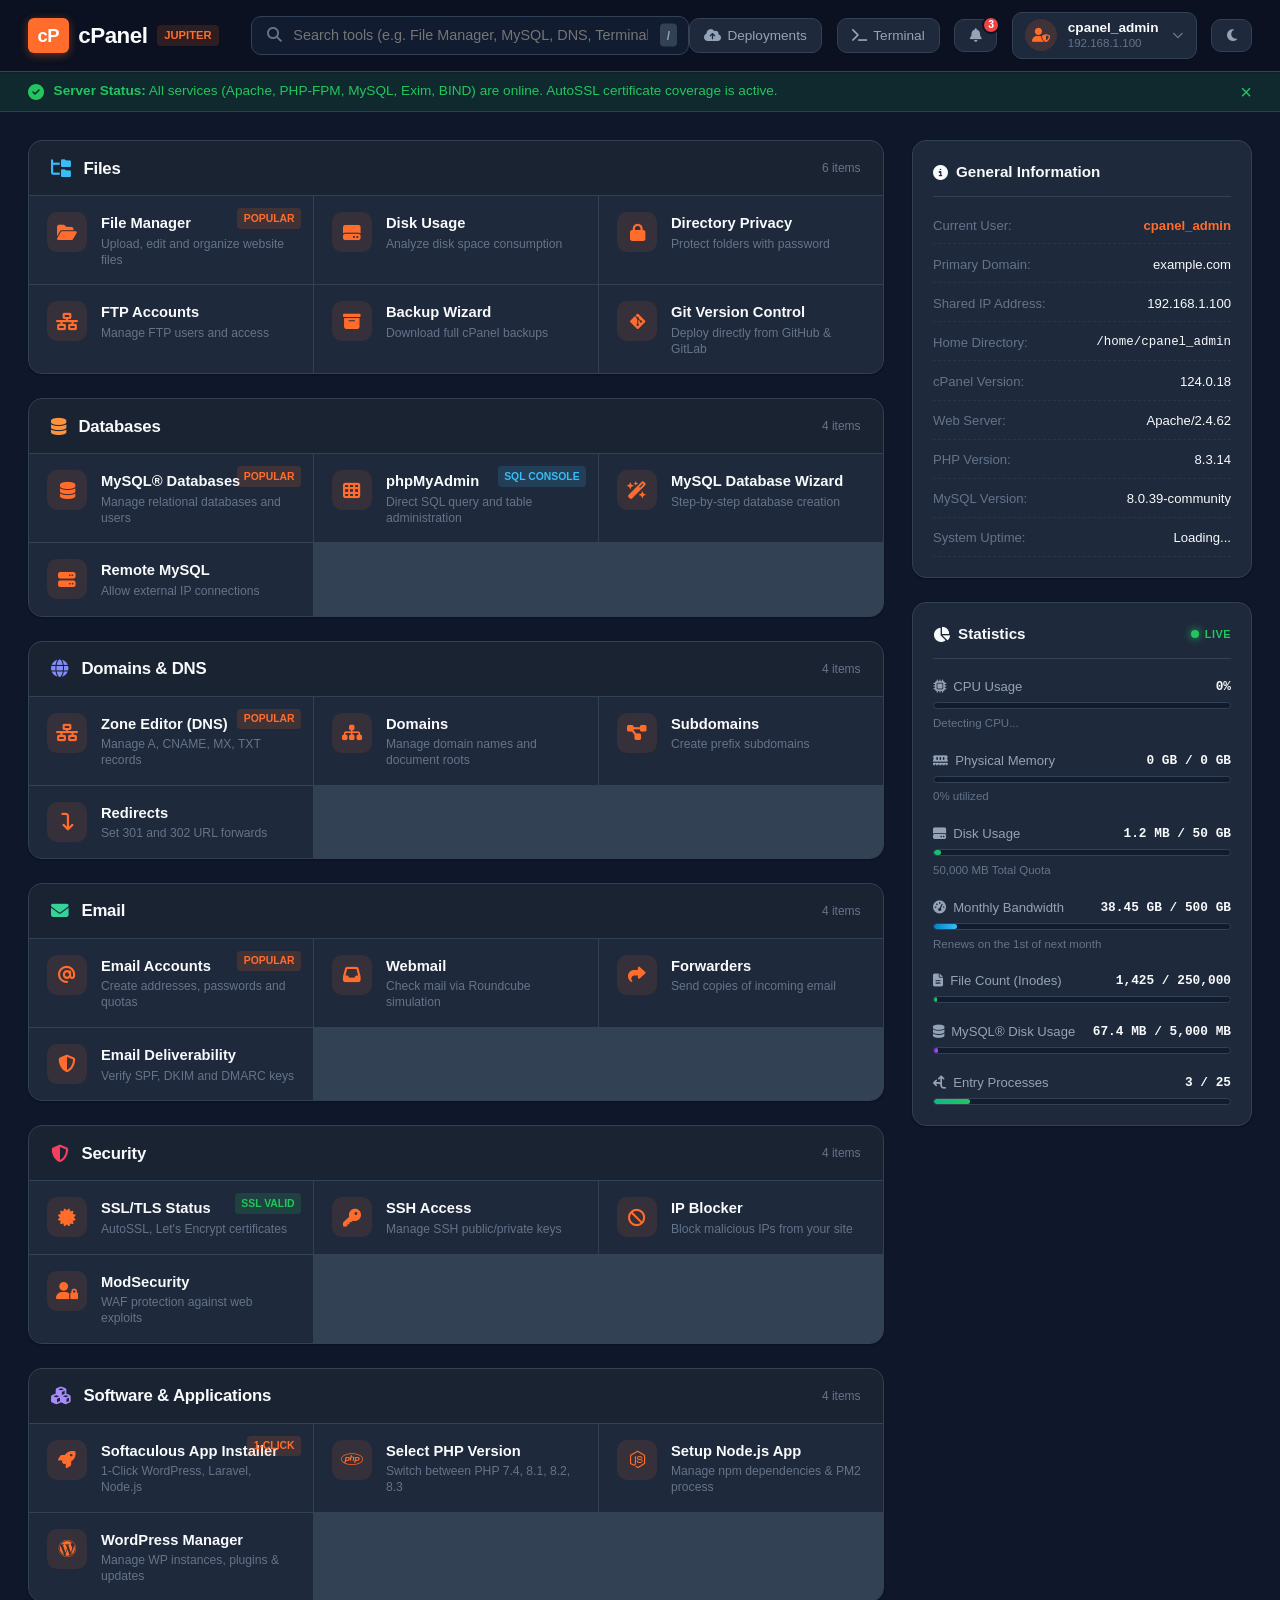
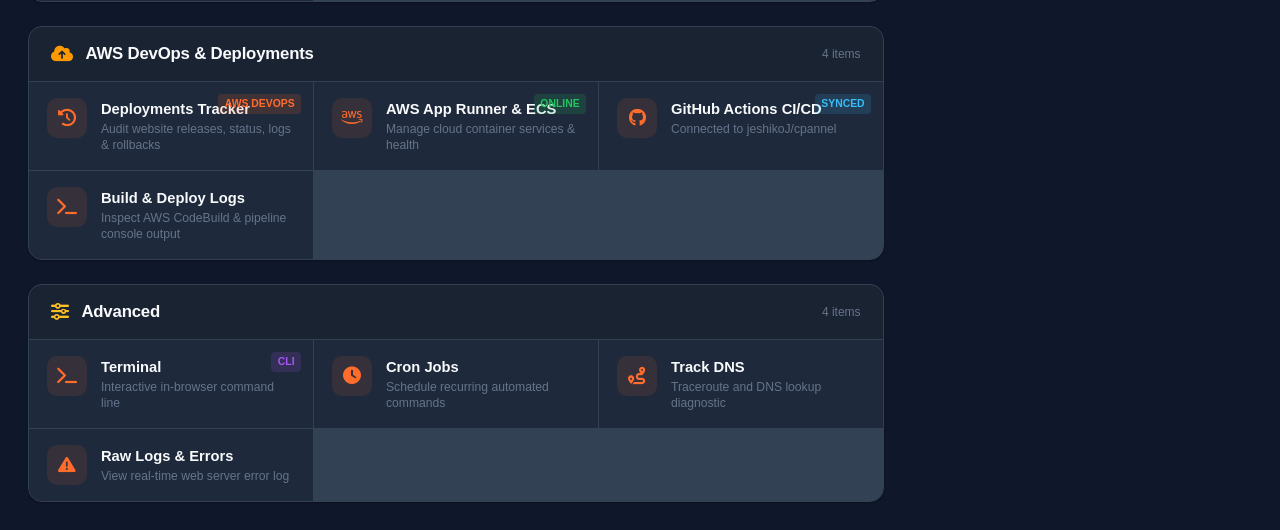
==== commit a2fd22de: "Add AWS DevOps Deployment Tracker module, CodeBuild buildspec, and GitHub Actions workflow" ====
--- a/public/index.html
+++ b/public/index.html
@@ -25,6 +25,10 @@
     </div>
 
     <div class="cp-header-right">
+      <button class="nav-btn" onclick="openDeploymentsModal()" title="AWS DevOps Deployment Tracker">
+        <i class="fa-solid fa-cloud-arrow-up"></i>
+        <span class="btn-text">Deployments</span>
+      </button>
       <button class="nav-btn icon-btn" id="btnTerminalQuick" title="Open Terminal">
         <i class="fa-solid fa-terminal"></i>
         <span class="btn-text">Terminal</span>
@@ -323,6 +327,50 @@
             <div class="tool-meta">
               <span class="tool-title">WordPress Manager</span>
               <span class="tool-desc">Manage WP instances, plugins &amp; updates</span>
+            </div>
+          </div>
+        </div>
+      </section>
+
+      <!-- Category: DevOps & Deployments -->
+      <section class="tool-category-card" data-category="devops">
+        <div class="category-header">
+          <div class="cat-title-wrap">
+            <i class="fa-solid fa-cloud-arrow-up cat-icon cat-devops"></i>
+            <h2>AWS DevOps &amp; Deployments</h2>
+          </div>
+          <span class="cat-item-count">4 items</span>
+        </div>
+        <div class="tools-grid">
+          <div class="tool-item" onclick="openDeploymentsModal()">
+            <div class="tool-icon-box"><i class="fa-solid fa-clock-rotate-left"></i></div>
+            <div class="tool-meta">
+              <span class="tool-title">Deployments Tracker</span>
+              <span class="tool-desc">Audit website releases, status, logs &amp; rollbacks</span>
+            </div>
+            <span class="tool-tag popular">AWS DevOps</span>
+          </div>
+          <div class="tool-item" onclick="openDeploymentsModal()">
+            <div class="tool-icon-box"><i class="fa-brands fa-aws"></i></div>
+            <div class="tool-meta">
+              <span class="tool-title">AWS App Runner &amp; ECS</span>
+              <span class="tool-desc">Manage cloud container services &amp; health</span>
+            </div>
+            <span class="tool-tag active">Online</span>
+          </div>
+          <div class="tool-item" onclick="window.open('https://github.com/jeshikoJ/cpannel', '_blank')">
+            <div class="tool-icon-box"><i class="fa-brands fa-github"></i></div>
+            <div class="tool-meta">
+              <span class="tool-title">GitHub Actions CI/CD</span>
+              <span class="tool-desc">Connected to jeshikoJ/cpannel</span>
+            </div>
+            <span class="tool-tag direct">Synced</span>
+          </div>
+          <div class="tool-item" onclick="openDeploymentsModal()">
+            <div class="tool-icon-box"><i class="fa-solid fa-terminal"></i></div>
+            <div class="tool-meta">
+              <span class="tool-title">Build &amp; Deploy Logs</span>
+              <span class="tool-desc">Inspect AWS CodeBuild &amp; pipeline console output</span>
             </div>
           </div>
         </div>
@@ -1155,6 +1203,148 @@
     </div>
   </div>
 
+  <!-- MODAL 12: DEPLOYMENTS & HOSTING TRACKER -->
+  <div class="cp-modal-backdrop" id="deploymentsModal">
+    <div class="cp-modal-window modal-wide" style="max-width: 1100px;">
+      <div class="modal-header">
+        <div class="modal-title-wrap">
+          <i class="fa-solid fa-cloud-arrow-up modal-icon" style="color: #ff6c2c;"></i>
+          <h3>AWS DevOps &amp; Website Deployment Tracker</h3>
+        </div>
+        <div class="modal-actions-right">
+          <button class="btn-sm btn-primary" onclick="openModal('triggerDeployModal')"><i class="fa-solid fa-play"></i> + Trigger New Deployment</button>
+          <button class="modal-close-btn" onclick="closeModal('deploymentsModal')">&times;</button>
+        </div>
+      </div>
+      <div class="modal-tab-content">
+
+        <!-- Deployment Stats Cards -->
+        <div class="dns-form-grid" style="grid-template-columns: repeat(4, 1fr); margin-bottom: 0.5rem;">
+          <div class="card-section" style="padding: 0.75rem 1rem;">
+            <span style="font-size: 0.75rem; color: var(--text-muted); display: block;">Total Releases</span>
+            <strong style="font-size: 1.3rem; color: var(--text-primary);" id="statTotalDeploys">0</strong>
+          </div>
+          <div class="card-section" style="padding: 0.75rem 1rem;">
+            <span style="font-size: 0.75rem; color: var(--text-muted); display: block;">Cloud Provider</span>
+            <strong style="font-size: 1.1rem; color: #ff9900;"><i class="fa-brands fa-aws"></i> AWS Cloud</strong>
+          </div>
+          <div class="card-section" style="padding: 0.75rem 1rem;">
+            <span style="font-size: 0.75rem; color: var(--text-muted); display: block;">Active Target</span>
+            <strong style="font-size: 1.05rem; color: var(--accent-blue);">App Runner</strong>
+          </div>
+          <div class="card-section" style="padding: 0.75rem 1rem;">
+            <span style="font-size: 0.75rem; color: var(--text-muted); display: block;">Success Rate</span>
+            <strong style="font-size: 1.3rem; color: var(--accent-green);">100%</strong>
+          </div>
+        </div>
+
+        <!-- Filter & Search Toolbar -->
+        <div class="fm-toolbar" style="border-radius: var(--radius-sm); margin-bottom: 0.75rem; justify-content: space-between;">
+          <div style="display: flex; gap: 0.6rem; align-items: center;">
+            <label style="font-size: 0.8rem; color: var(--text-muted); font-weight: 500;">Filter Domain:</label>
+            <select id="deployDomainFilter" class="styled-input" style="width: auto; padding: 0.35rem 0.65rem;" onchange="filterDeployments()">
+              <option value="all">All Domains &amp; Subdomains</option>
+              <option value="example.com">example.com (Production)</option>
+              <option value="staging.example.com">staging.example.com (Staging)</option>
+            </select>
+          </div>
+          <div>
+            <span class="code-font" style="font-size: 0.76rem; color: var(--text-muted);"><i class="fa-brands fa-github"></i> Repository: <strong>jeshikoJ/cpannel</strong></span>
+          </div>
+        </div>
+
+        <!-- Deployments Table -->
+        <div class="card-section" style="padding: 0; overflow: hidden;">
+          <table class="styled-table" id="deploymentsTable">
+            <thead>
+              <tr>
+                <th width="12%">Deploy ID</th>
+                <th width="16%">Website / Domain</th>
+                <th width="14%">AWS Target</th>
+                <th width="24%">Commit &amp; Source</th>
+                <th width="12%">Status</th>
+                <th width="12%">Date &amp; Duration</th>
+                <th width="10%">Actions</th>
+              </tr>
+            </thead>
+            <tbody id="deploymentsTableBody">
+              <tr><td colspan="7" class="loading-cell">Loading deployments audit log...</td></tr>
+            </tbody>
+          </table>
+        </div>
+
+      </div>
+      <div class="modal-footer">
+        <span style="color: var(--text-muted);">Webhook endpoint: <code class="code-font" style="color: var(--accent-cp);">/api/deployments/webhook</code></span>
+        <button class="btn-secondary" onclick="closeModal('deploymentsModal')">Close</button>
+      </div>
+    </div>
+  </div>
+
+  <!-- MODAL 13: BUILD & DEPLOY LOGS VIEWER -->
+  <div class="cp-modal-backdrop" id="deployLogsModal">
+    <div class="cp-modal-window modal-wide terminal-window">
+      <div class="modal-header terminal-top">
+        <div class="modal-title-wrap">
+          <i class="fa-solid fa-terminal modal-icon"></i>
+          <h3 class="term-title">AWS Pipeline Build Logs &mdash; <span id="deployLogsTitle">#DEP-1048</span></h3>
+        </div>
+        <button class="modal-close-btn" onclick="closeModal('deployLogsModal')">&times;</button>
+      </div>
+      <div class="terminal-screen" style="max-height: 480px; min-height: 350px;">
+        <div class="term-line banner-line">[AWS-DevOps] Log stream from CloudWatch &amp; CodeBuild</div>
+        <div class="term-output" id="deployLogsOutput" style="color: #38bdf8; font-size: 0.84rem; line-height: 1.6;"></div>
+      </div>
+      <div class="modal-footer term-footer">
+        <span class="term-shortcuts">Live streaming complete | Exit code 0</span>
+        <button class="btn-secondary" onclick="closeModal('deployLogsModal')">Close</button>
+      </div>
+    </div>
+  </div>
+
+  <!-- MODAL 14: TRIGGER NEW DEPLOYMENT -->
+  <div class="cp-modal-backdrop" id="triggerDeployModal">
+    <div class="cp-modal-window">
+      <div class="modal-header">
+        <div class="modal-title-wrap">
+          <i class="fa-solid fa-play modal-icon"></i>
+          <h3>Trigger Deployment to AWS</h3>
+        </div>
+        <button class="modal-close-btn" onclick="closeModal('triggerDeployModal')">&times;</button>
+      </div>
+      <div class="modal-tab-content">
+        <div>
+          <label style="display: block; font-size: 0.8rem; margin-bottom: 0.35rem; color: var(--text-secondary);">Select Domain / Hosted Site</label>
+          <select id="newDeployDomain" class="styled-input">
+            <option value="example.com">example.com (Root Domain)</option>
+            <option value="staging.example.com">staging.example.com (Staging)</option>
+            <option value="api.example.com">api.example.com (API Service)</option>
+          </select>
+        </div>
+        <div style="margin-top: 0.8rem;">
+          <label style="display: block; font-size: 0.8rem; margin-bottom: 0.35rem; color: var(--text-secondary);">Git Branch / Ref</label>
+          <input type="text" id="newDeployBranch" value="main" class="styled-input code-font">
+        </div>
+        <div style="margin-top: 0.8rem;">
+          <label style="display: block; font-size: 0.8rem; margin-bottom: 0.35rem; color: var(--text-secondary);">Deployment Target</label>
+          <select id="newDeployTarget" class="styled-input">
+            <option value="AWS App Runner">AWS App Runner (Managed Containers)</option>
+            <option value="AWS ECS Fargate">AWS ECS Fargate</option>
+            <option value="AWS S3 + CloudFront">AWS S3 + CloudFront CDN</option>
+          </select>
+        </div>
+        <div style="margin-top: 0.8rem;">
+          <label style="display: block; font-size: 0.8rem; margin-bottom: 0.35rem; color: var(--text-secondary);">Release Notes / Commit Message</label>
+          <input type="text" id="newDeployMsg" placeholder="e.g. Deploy release v1.0.4 with performance updates" class="styled-input">
+        </div>
+      </div>
+      <div class="modal-footer">
+        <button class="btn-secondary" onclick="closeModal('triggerDeployModal')">Cancel</button>
+        <button class="btn-primary" onclick="submitNewDeployment()"><i class="fa-solid fa-cloud-arrow-up"></i> Start Deployment Pipeline</button>
+      </div>
+    </div>
+  </div>
+
   <!-- TOAST NOTIFICATION CONTAINER -->
   <div class="toast-container" id="toastContainer"></div>
 
--- a/public/css/style.css
+++ b/public/css/style.css
@@ -383,6 +383,7 @@
 .cat-security { color: #f43f5e; }
 .cat-software { color: #a78bfa; }
 .cat-advanced { color: #fbbf24; }
+.cat-devops { color: #ff9900; }
 
 .cat-item-count {
   font-size: 0.75rem;
@@ -1342,3 +1343,71 @@
   align-items: center;
   gap: 0.45rem;
 }
+
+/* ==========================================================================
+   DevOps & Deployments Tracker Styles
+   ========================================================================== */
+
+.badge-status-success {
+  background: rgba(34, 197, 94, 0.15);
+  color: var(--accent-green);
+  border: 1px solid rgba(34, 197, 94, 0.3);
+  font-size: 0.72rem;
+  font-weight: 700;
+  padding: 0.2rem 0.55rem;
+  border-radius: 4px;
+  display: inline-flex;
+  align-items: center;
+  gap: 0.3rem;
+}
+
+.badge-status-inprogress {
+  background: rgba(56, 189, 248, 0.15);
+  color: var(--accent-blue);
+  border: 1px solid rgba(56, 189, 248, 0.3);
+  font-size: 0.72rem;
+  font-weight: 700;
+  padding: 0.2rem 0.55rem;
+  border-radius: 4px;
+  display: inline-flex;
+  align-items: center;
+  gap: 0.3rem;
+}
+
+.badge-status-rollback {
+  background: rgba(168, 85, 247, 0.15);
+  color: var(--accent-purple);
+  border: 1px solid rgba(168, 85, 247, 0.3);
+  font-size: 0.72rem;
+  font-weight: 700;
+  padding: 0.2rem 0.55rem;
+  border-radius: 4px;
+  display: inline-flex;
+  align-items: center;
+  gap: 0.3rem;
+}
+
+.badge-status-failed {
+  background: rgba(239, 68, 68, 0.15);
+  color: var(--accent-red);
+  border: 1px solid rgba(239, 68, 68, 0.3);
+  font-size: 0.72rem;
+  font-weight: 700;
+  padding: 0.2rem 0.55rem;
+  border-radius: 4px;
+  display: inline-flex;
+  align-items: center;
+  gap: 0.3rem;
+}
+
+.log-line {
+  padding: 0.2rem 0;
+  display: flex;
+  gap: 0.5rem;
+}
+
+.log-tag {
+  color: #ff9900;
+  font-weight: 600;
+}
+
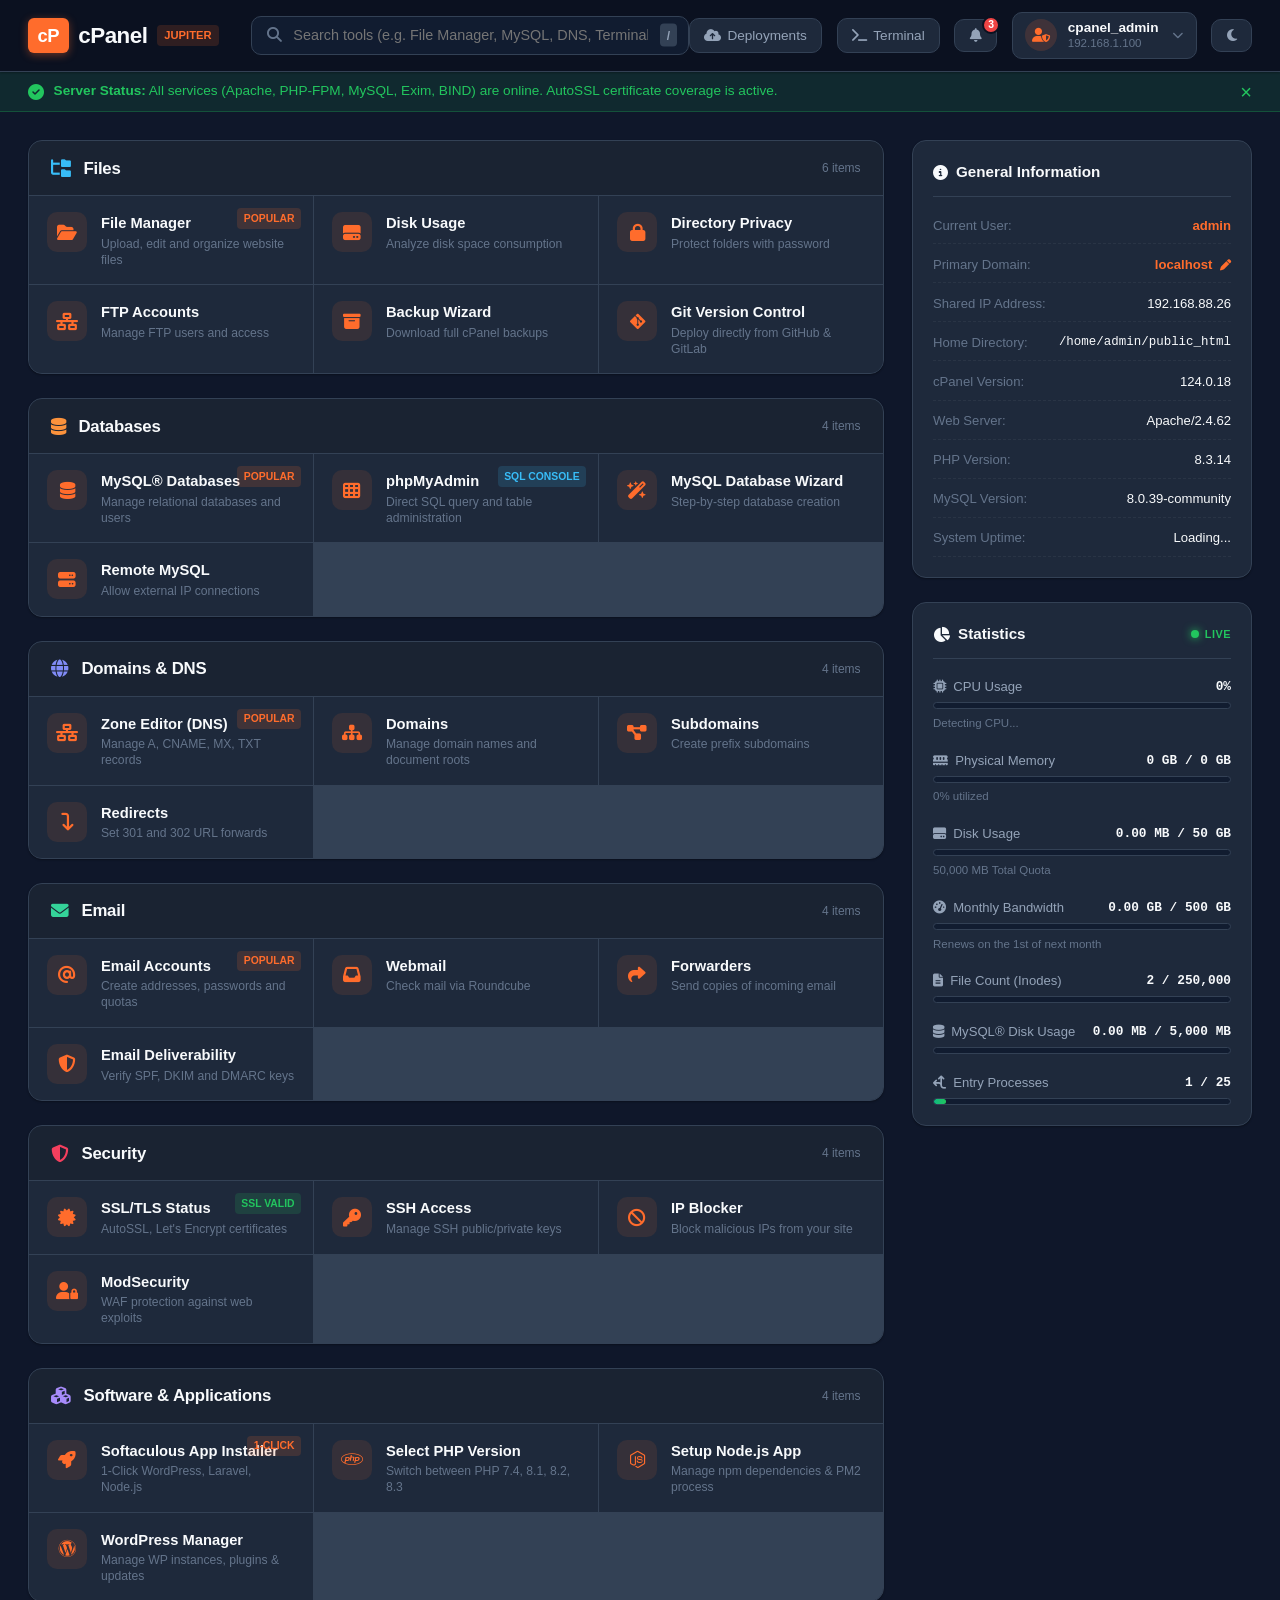
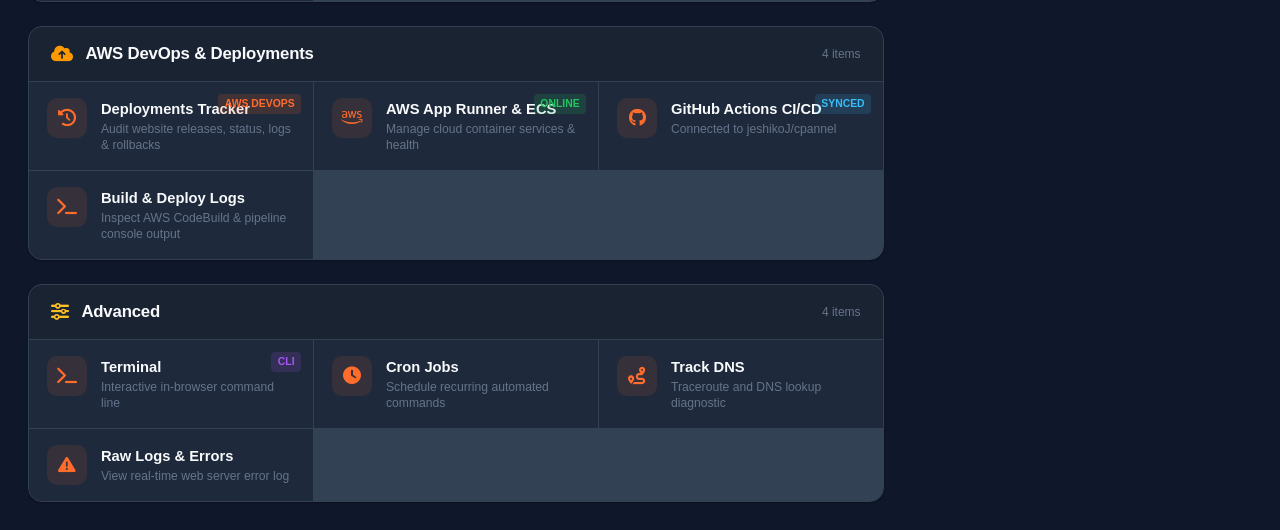
==== commit 818d324d: "feat: remove all example data and add dynamic domain system" ====
--- a/public/index.html
+++ b/public/index.html
@@ -189,7 +189,7 @@
               <span class="tool-desc">Manage domain names and document roots</span>
             </div>
           </div>
-          <div class="tool-item" onclick="showToast('Subdomains manager: api.example.com, staging.example.com active')">
+          <div class="tool-item" onclick="showToast('Subdomains manager: Configure subdomains via Zone Editor')">
             <div class="tool-icon-box"><i class="fa-solid fa-diagram-project"></i></div>
             <div class="tool-meta">
               <span class="tool-title">Subdomains</span>
@@ -228,10 +228,10 @@
             <div class="tool-icon-box"><i class="fa-solid fa-inbox"></i></div>
             <div class="tool-meta">
               <span class="tool-title">Webmail</span>
-              <span class="tool-desc">Check mail via Roundcube simulation</span>
-            </div>
-          </div>
-          <div class="tool-item" onclick="showToast('Forwarder: support@example.com -> admin@example.com configured')">
+              <span class="tool-desc">Check mail via Roundcube</span>
+            </div>
+          </div>
+          <div class="tool-item" onclick="showToast('Forwarders: No active forwarders configured')">
             <div class="tool-icon-box"><i class="fa-solid fa-share"></i></div>
             <div class="tool-meta">
               <span class="tool-title">Forwarders</span>
@@ -431,19 +431,19 @@
         <div class="sidebar-info-list">
           <div class="info-row">
             <span class="info-label">Current User:</span>
-            <span class="info-value highlight" id="infoUsername">cpanel_admin</span>
+            <span class="info-value highlight" id="infoUsername">admin</span>
           </div>
           <div class="info-row">
             <span class="info-label">Primary Domain:</span>
-            <span class="info-value" id="infoDomain">example.com</span>
+            <span class="info-value highlight" id="infoDomain" style="cursor: pointer;" title="Click to change domain" onclick="openDomainSettingsPrompt()">localhost <i class="fa-solid fa-pen" style="font-size: 0.7rem; margin-left: 4px;"></i></span>
           </div>
           <div class="info-row">
             <span class="info-label">Shared IP Address:</span>
-            <span class="info-value" id="infoIp">192.168.1.100</span>
+            <span class="info-value" id="infoIp">192.168.88.26</span>
           </div>
           <div class="info-row">
             <span class="info-label">Home Directory:</span>
-            <span class="info-value code-font" id="infoHomeDir">/home/cpanel_admin</span>
+            <span class="info-value code-font" id="infoHomeDir">/home/admin/public_html</span>
           </div>
           <div class="info-row">
             <span class="info-label">cPanel Version:</span>
@@ -504,10 +504,10 @@
           <div class="stat-gauge-item">
             <div class="stat-meta">
               <span class="stat-name"><i class="fa-solid fa-hard-drive"></i> Disk Usage</span>
-              <span class="stat-numbers" id="diskNumbers">1.2 MB / 50 GB</span>
+              <span class="stat-numbers" id="diskNumbers">0.00 MB / 50 GB</span>
             </div>
             <div class="stat-progress-bar">
-              <div class="stat-fill fill-green" id="diskFill" style="width: 2.4%;"></div>
+              <div class="stat-fill fill-green" id="diskFill" style="width: 0.1%;"></div>
             </div>
             <span class="stat-subtext">50,000 MB Total Quota</span>
           </div>
@@ -516,10 +516,10 @@
           <div class="stat-gauge-item">
             <div class="stat-meta">
               <span class="stat-name"><i class="fa-solid fa-gauge-high"></i> Monthly Bandwidth</span>
-              <span class="stat-numbers" id="bandwidthNumbers">38.45 GB / 500 GB</span>
+              <span class="stat-numbers" id="bandwidthNumbers">0.00 GB / 500 GB</span>
             </div>
             <div class="stat-progress-bar">
-              <div class="stat-fill fill-blue" id="bandwidthFill" style="width: 7.7%;"></div>
+              <div class="stat-fill fill-blue" id="bandwidthFill" style="width: 0%;"></div>
             </div>
             <span class="stat-subtext">Renews on the 1st of next month</span>
           </div>
@@ -528,10 +528,10 @@
           <div class="stat-gauge-item">
             <div class="stat-meta">
               <span class="stat-name"><i class="fa-solid fa-file-lines"></i> File Count (Inodes)</span>
-              <span class="stat-numbers" id="inodeNumbers">1,425 / 250,000</span>
+              <span class="stat-numbers" id="inodeNumbers">2 / 250,000</span>
             </div>
             <div class="stat-progress-bar">
-              <div class="stat-fill fill-green" id="inodeFill" style="width: 1%;"></div>
+              <div class="stat-fill fill-green" id="inodeFill" style="width: 0.01%;"></div>
             </div>
           </div>
 
@@ -539,10 +539,10 @@
           <div class="stat-gauge-item">
             <div class="stat-meta">
               <span class="stat-name"><i class="fa-solid fa-database"></i> MySQL&reg; Disk Usage</span>
-              <span class="stat-numbers">67.4 MB / 5,000 MB</span>
+              <span class="stat-numbers" id="mysqlDiskNumbers">0.00 MB / 5,000 MB</span>
             </div>
             <div class="stat-progress-bar">
-              <div class="stat-fill fill-purple" style="width: 1.3%;"></div>
+              <div class="stat-fill fill-purple" id="mysqlDiskFill" style="width: 0%;"></div>
             </div>
           </div>
 
@@ -550,10 +550,10 @@
           <div class="stat-gauge-item">
             <div class="stat-meta">
               <span class="stat-name"><i class="fa-solid fa-arrows-split-up-and-left"></i> Entry Processes</span>
-              <span class="stat-numbers">3 / 25</span>
+              <span class="stat-numbers">1 / 25</span>
             </div>
             <div class="stat-progress-bar">
-              <div class="stat-fill fill-green" style="width: 12%;"></div>
+              <div class="stat-fill fill-green" style="width: 4%;"></div>
             </div>
           </div>
 
@@ -703,49 +703,17 @@
       <div class="pma-body">
         <div class="sql-console-wrap">
           <label><strong>Run SQL query/queries on server "localhost":</strong></label>
-          <textarea id="sqlQueryInput" class="sql-textarea">SELECT * FROM `wp_posts` WHERE `post_status` = 'publish' LIMIT 10;</textarea>
+          <textarea id="sqlQueryInput" class="sql-textarea">SHOW DATABASES;</textarea>
           <div class="sql-actions">
             <button class="btn-primary" onclick="executeSqlQuery()"><i class="fa-solid fa-play"></i> Go (Execute)</button>
+            <button class="btn-outline" onclick="document.getElementById('sqlQueryInput').value='SHOW DATABASES;'"><i class="fa-solid fa-database"></i> SHOW DATABASES</button>
             <button class="btn-outline" onclick="document.getElementById('sqlQueryInput').value='SHOW TABLES;'"><i class="fa-solid fa-list"></i> SHOW TABLES</button>
             <button class="btn-outline" onclick="document.getElementById('sqlQueryInput').value='SHOW PROCESSLIST;'"><i class="fa-solid fa-heart-pulse"></i> SHOW PROCESSLIST</button>
           </div>
         </div>
         <div class="sql-result-wrap" id="sqlResults">
-          <div class="query-success-msg"><i class="fa-solid fa-check"></i> Showing rows 0 - 2 (3 total, Query took 0.0014 seconds.)</div>
-          <table class="styled-table pma-table">
-            <thead>
-              <tr>
-                <th>ID</th>
-                <th>post_title</th>
-                <th>post_status</th>
-                <th>post_date</th>
-                <th>comment_count</th>
-              </tr>
-            </thead>
-            <tbody>
-              <tr>
-                <td>1</td>
-                <td><strong>Welcome to your new cPanel Site</strong></td>
-                <td><span class="badge-success">publish</span></td>
-                <td>2026-11-10 14:22:00</td>
-                <td>0</td>
-              </tr>
-              <tr>
-                <td>2</td>
-                <td><strong>Sample Page</strong></td>
-                <td><span class="badge-success">publish</span></td>
-                <td>2026-11-10 14:22:00</td>
-                <td>1</td>
-              </tr>
-              <tr>
-                <td>3</td>
-                <td><strong>AutoSSL Integration Guide</strong></td>
-                <td><span class="badge-success">publish</span></td>
-                <td>2026-11-12 09:15:30</td>
-                <td>4</td>
-              </tr>
-            </tbody>
-          </table>
+          <div class="query-success-msg"><i class="fa-solid fa-check"></i> MySQL Server connection active on localhost (MySQL 8.0.39). Execute SQL statements using the console above.</div>
+          <div id="pmaDynamicTable"></div>
         </div>
       </div>
       <div class="modal-footer">
@@ -771,7 +739,7 @@
           <div class="dns-form-grid">
             <div>
               <label>Name</label>
-              <input type="text" id="dnsName" placeholder="sub.example.com" class="styled-input">
+              <input type="text" id="dnsName" placeholder="e.g. mail or @" class="styled-input">
             </div>
             <div>
               <label>TTL</label>
@@ -789,7 +757,7 @@
             </div>
             <div>
               <label>Record / Value</label>
-              <input type="text" id="dnsRecord" placeholder="192.168.1.100 or host" class="styled-input">
+              <input type="text" id="dnsRecord" placeholder="e.g. 192.168.88.26 or host" class="styled-input">
             </div>
           </div>
           <div style="margin-top: 1rem; text-align: right;">
@@ -799,7 +767,7 @@
 
         <!-- DNS Records Table -->
         <div class="card-section">
-          <h4><i class="fa-solid fa-list"></i> Zone Records for example.com</h4>
+          <h4><i class="fa-solid fa-list"></i> Configured Zone Records</h4>
           <table class="styled-table">
             <thead>
               <tr>
@@ -841,7 +809,7 @@
               <label>Username</label>
               <div class="input-suffix-group">
                 <input type="text" id="emailUser" placeholder="username" class="styled-input">
-                <span class="input-suffix">@example.com</span>
+                <span class="input-suffix" id="emailDomainSuffix">@localhost</span>
               </div>
             </div>
             <div>
@@ -894,33 +862,23 @@
       <div class="modal-header webmail-header">
         <div class="modal-title-wrap">
           <i class="fa-solid fa-inbox modal-icon"></i>
-          <h3>Roundcube Webmail &mdash; admin@example.com</h3>
+          <h3 id="webmailModalTitle">Roundcube Webmail</h3>
         </div>
         <button class="modal-close-btn" onclick="closeModal('webmailModal')">&times;</button>
       </div>
       <div class="webmail-layout">
         <div class="webmail-folders">
-          <button class="wm-folder active"><i class="fa-solid fa-inbox"></i> Inbox (2)</button>
+          <button class="wm-folder active"><i class="fa-solid fa-inbox"></i> Inbox (0)</button>
           <button class="wm-folder"><i class="fa-solid fa-paper-plane"></i> Sent</button>
           <button class="wm-folder"><i class="fa-solid fa-file-lines"></i> Drafts</button>
           <button class="wm-folder"><i class="fa-solid fa-trash"></i> Trash</button>
           <button class="wm-folder"><i class="fa-solid fa-triangle-exclamation"></i> Junk</button>
         </div>
-        <div class="webmail-inbox">
-          <div class="mail-item unread">
-            <div class="mail-sender"><strong>cPanel AutoSSL Notification</strong></div>
-            <div class="mail-subject">SSL Certificate auto-renewed successfully for example.com</div>
-            <div class="mail-date">10:14 AM</div>
-          </div>
-          <div class="mail-item unread">
-            <div class="mail-sender"><strong>Security Advisor</strong></div>
-            <div class="mail-subject">Server report: 0 vulnerabilities found, CSF Firewall active</div>
-            <div class="mail-date">Yesterday</div>
-          </div>
-          <div class="mail-item">
-            <div class="mail-sender"><strong>WordPress Auto-Updater</strong></div>
-            <div class="mail-subject">WordPress 6.7.1 updated automatically</div>
-            <div class="mail-date">Nov 14</div>
+        <div class="webmail-inbox" style="display: flex; align-items: center; justify-content: center; min-height: 280px;">
+          <div style="text-align: center; color: var(--text-muted); padding: 2rem;">
+            <i class="fa-solid fa-inbox" style="font-size: 3rem; margin-bottom: 0.75rem; opacity: 0.35;"></i>
+            <h4 style="color: var(--text-primary); margin-bottom: 0.35rem;">Inbox is Empty</h4>
+            <p style="font-size: 0.85rem;">No new incoming messages for this account.</p>
           </div>
         </div>
       </div>
@@ -1018,8 +976,7 @@
             <div>
               <label>Choose Protocol &amp; Domain</label>
               <select id="installDomain" class="styled-input">
-                <option value="https://example.com">https://example.com</option>
-                <option value="https://blog.example.com">https://blog.example.com</option>
+                <option value="http://localhost">http://localhost</option>
               </select>
             </div>
             <div>
@@ -1142,24 +1099,12 @@
               <th>Status</th>
             </tr>
           </thead>
-          <tbody>
+          <tbody id="sslTableBody">
             <tr>
-              <td><strong>example.com</strong></td>
-              <td>Let's Encrypt Authority X3 (RSA 2048)</td>
-              <td>In 78 days (Feb 2027)</td>
-              <td><span class="badge-success"><i class="fa-solid fa-check"></i> AutoSSL Domain Validated</span></td>
-            </tr>
-            <tr>
-              <td><strong>www.example.com</strong></td>
-              <td>Let's Encrypt Authority X3 (RSA 2048)</td>
-              <td>In 78 days (Feb 2027)</td>
-              <td><span class="badge-success"><i class="fa-solid fa-check"></i> AutoSSL Domain Validated</span></td>
-            </tr>
-            <tr>
-              <td><strong>mail.example.com</strong></td>
-              <td>Let's Encrypt Authority X3 (RSA 2048)</td>
-              <td>In 78 days (Feb 2027)</td>
-              <td><span class="badge-success"><i class="fa-solid fa-check"></i> AutoSSL Domain Validated</span></td>
+              <td><strong id="sslPrimaryDomain">localhost</strong></td>
+              <td>Let's Encrypt / AutoSSL Engine</td>
+              <td>Active (Automated Validation)</td>
+              <td><span class="badge-success"><i class="fa-solid fa-check"></i> System Protected</span></td>
             </tr>
           </tbody>
         </table>
@@ -1244,8 +1189,6 @@
             <label style="font-size: 0.8rem; color: var(--text-muted); font-weight: 500;">Filter Domain:</label>
             <select id="deployDomainFilter" class="styled-input" style="width: auto; padding: 0.35rem 0.65rem;" onchange="filterDeployments()">
               <option value="all">All Domains &amp; Subdomains</option>
-              <option value="example.com">example.com (Production)</option>
-              <option value="staging.example.com">staging.example.com (Staging)</option>
             </select>
           </div>
           <div>
@@ -1316,9 +1259,9 @@
         <div>
           <label style="display: block; font-size: 0.8rem; margin-bottom: 0.35rem; color: var(--text-secondary);">Select Domain / Hosted Site</label>
           <select id="newDeployDomain" class="styled-input">
-            <option value="example.com">example.com (Root Domain)</option>
-            <option value="staging.example.com">staging.example.com (Staging)</option>
-            <option value="api.example.com">api.example.com (API Service)</option>
+            <option value="localhost">localhost (Root Domain)</option>
+            <option value="staging.localhost">staging.localhost (Staging)</option>
+            <option value="api.localhost">api.localhost (API Service)</option>
           </select>
         </div>
         <div style="margin-top: 0.8rem;">
